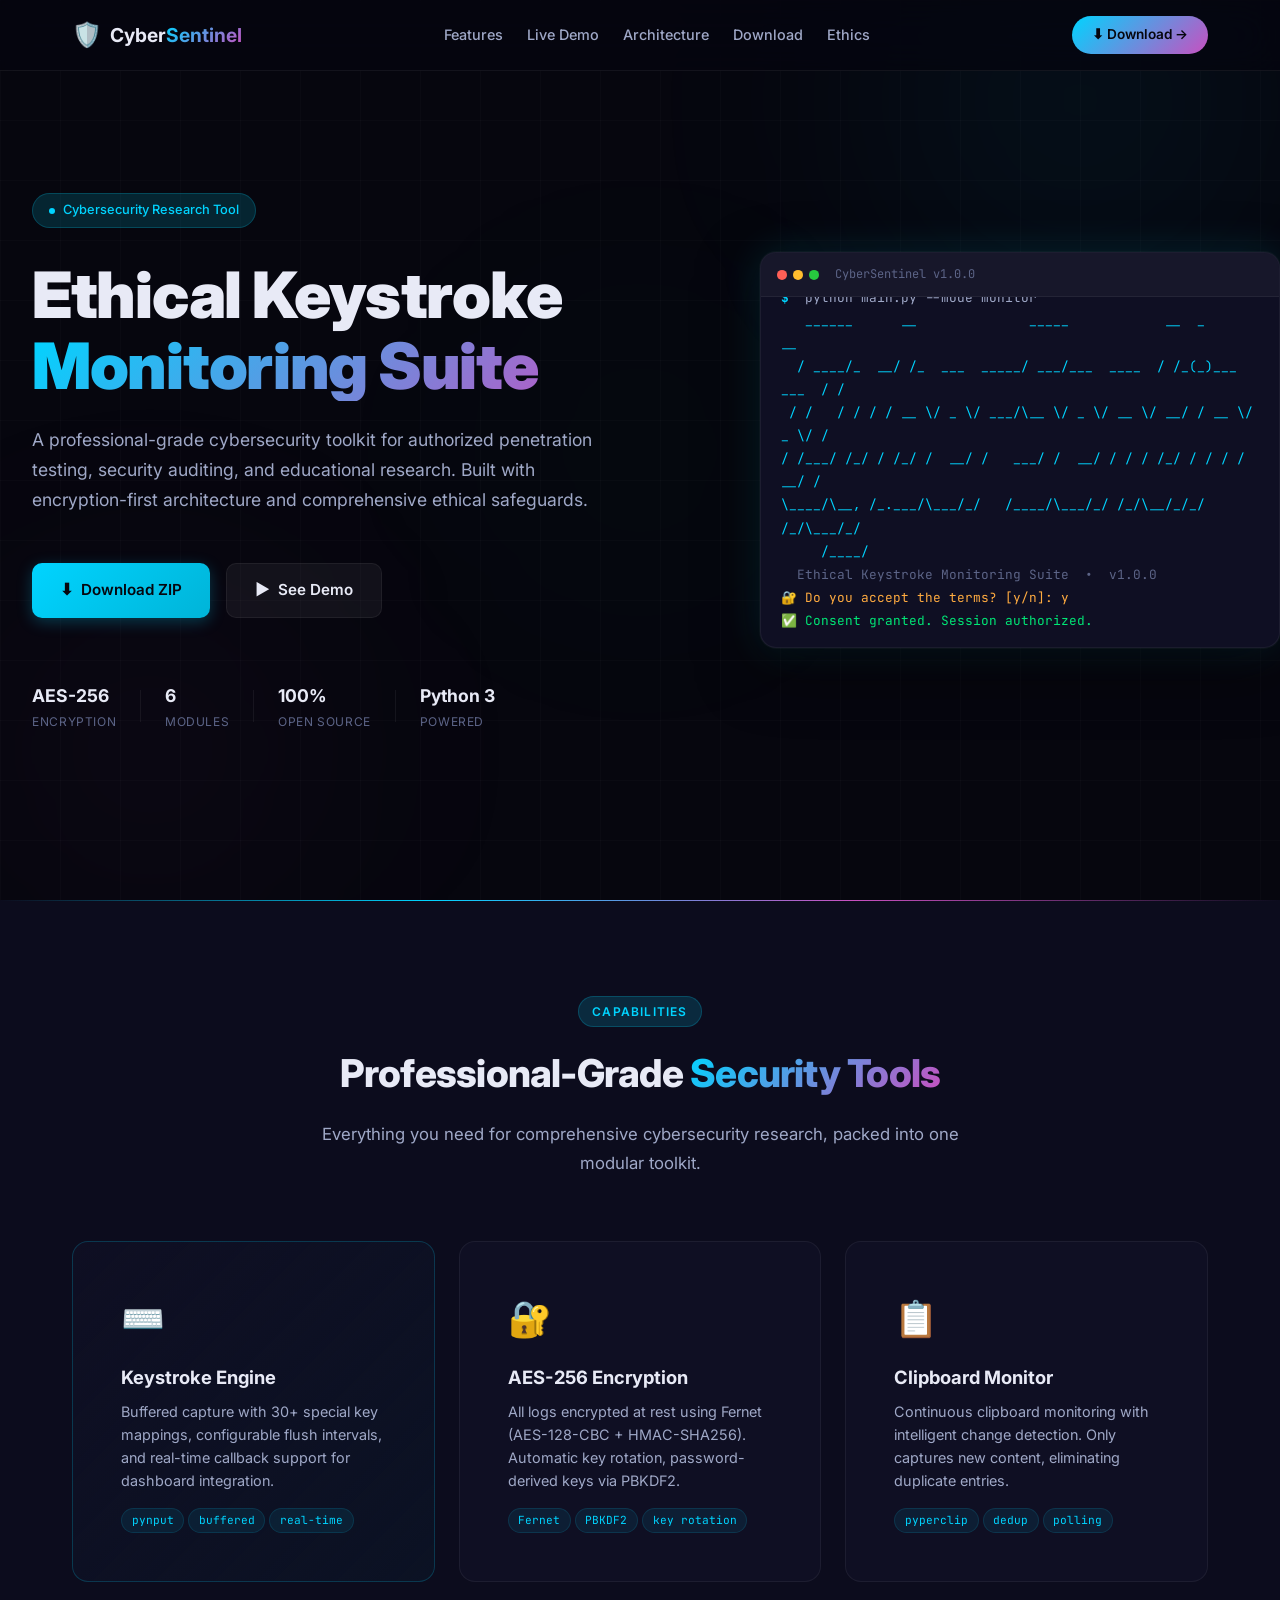
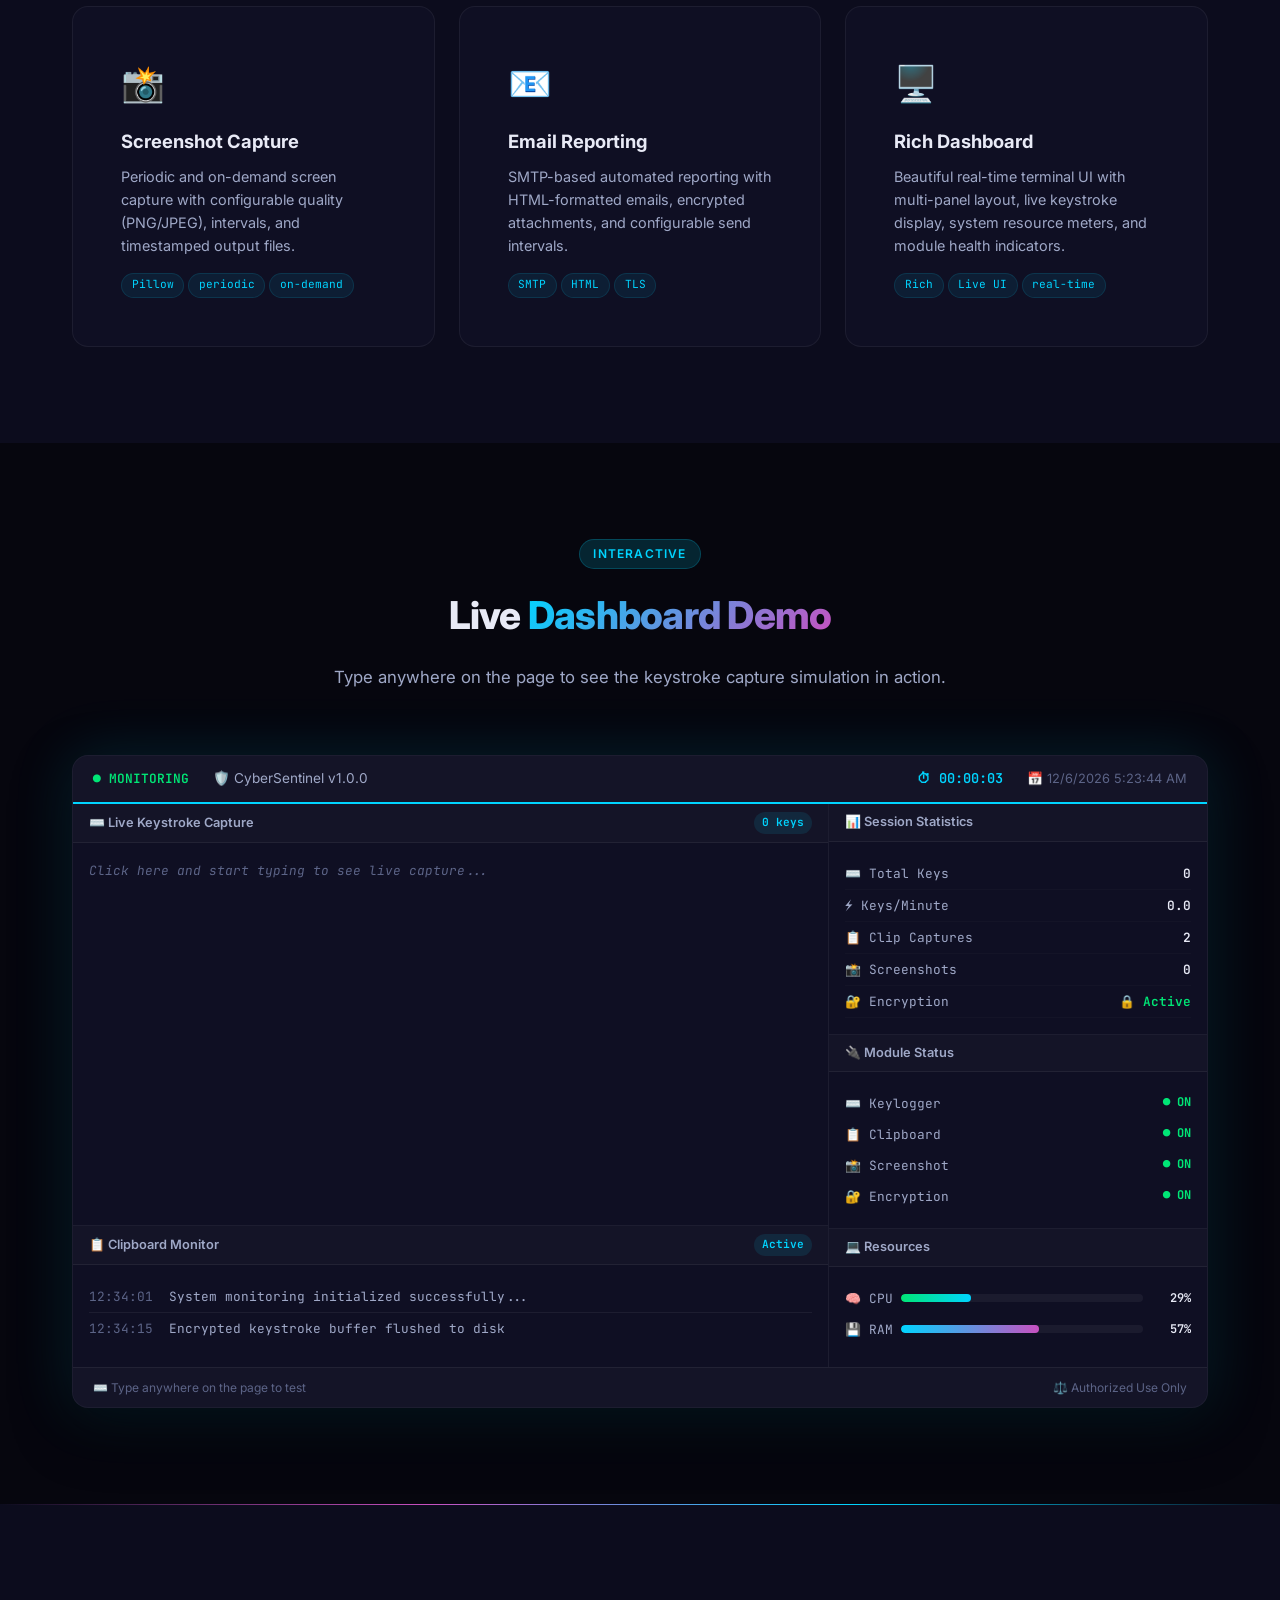
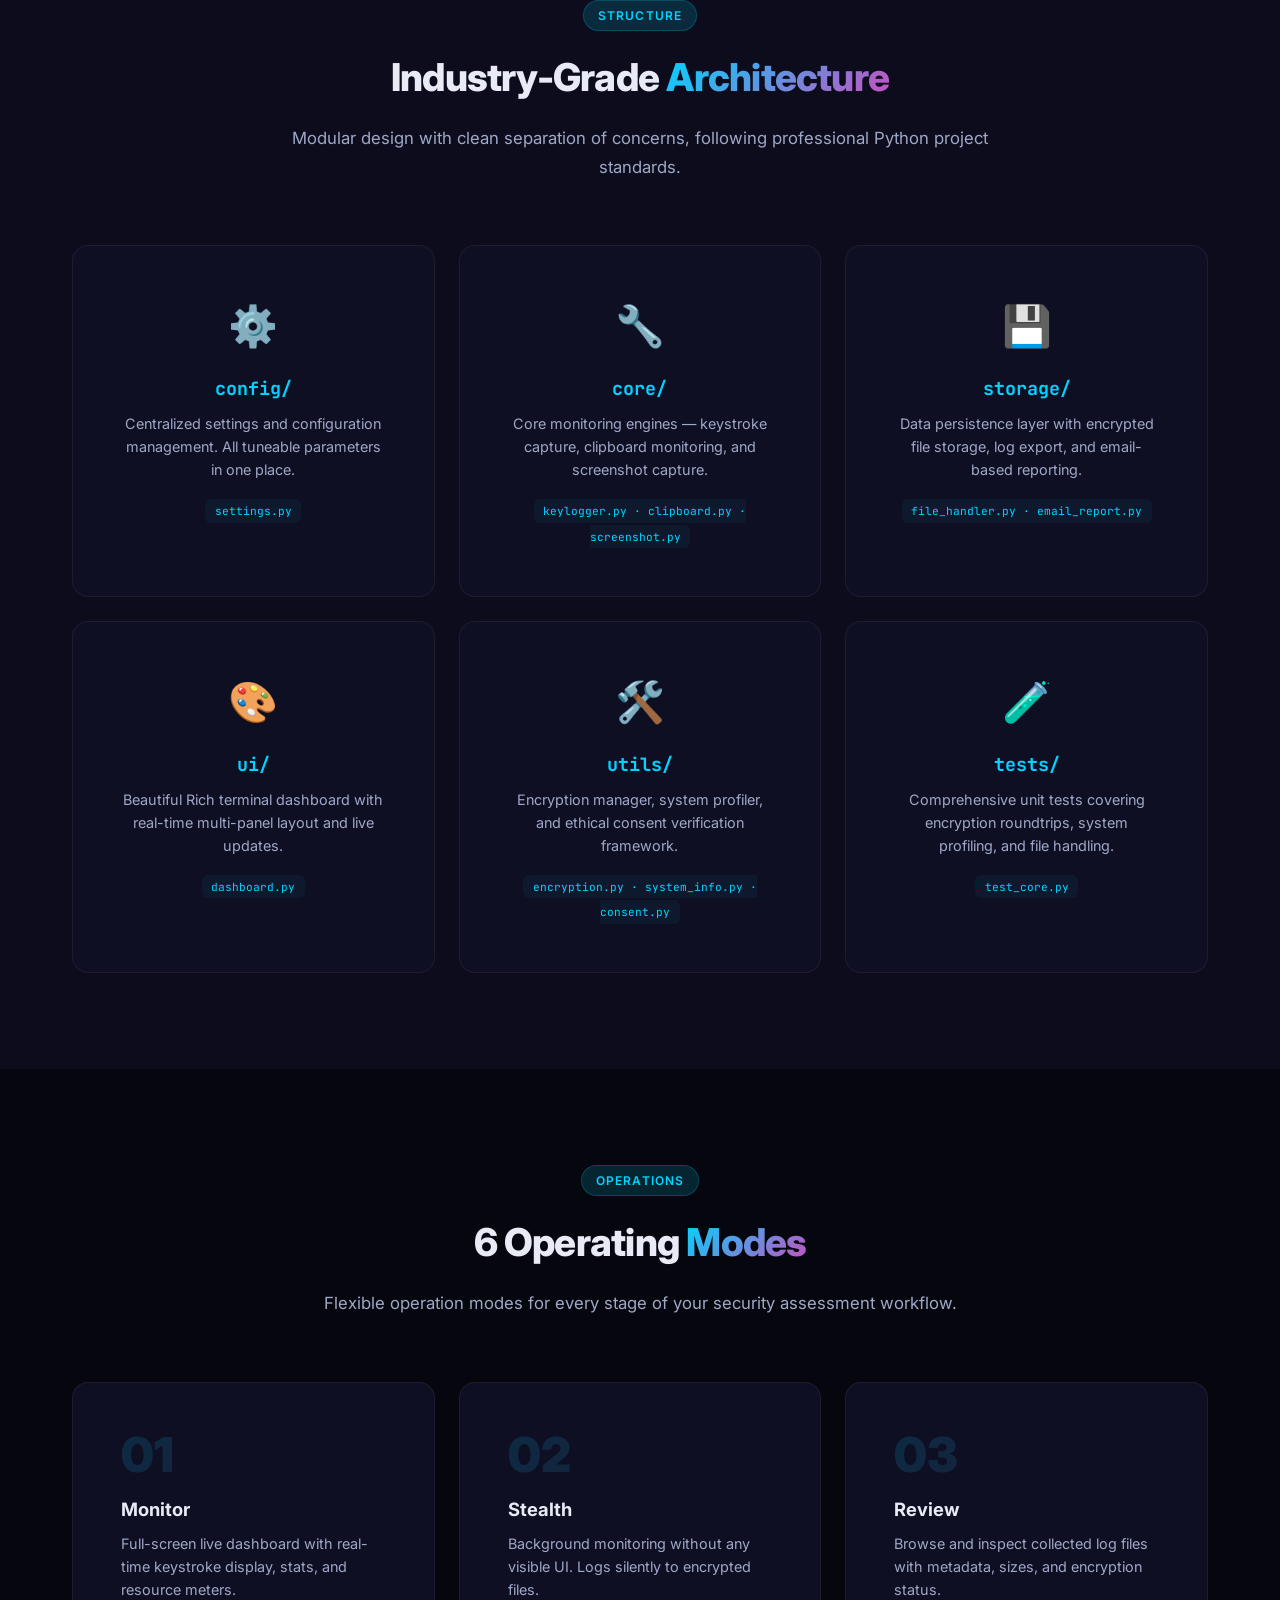
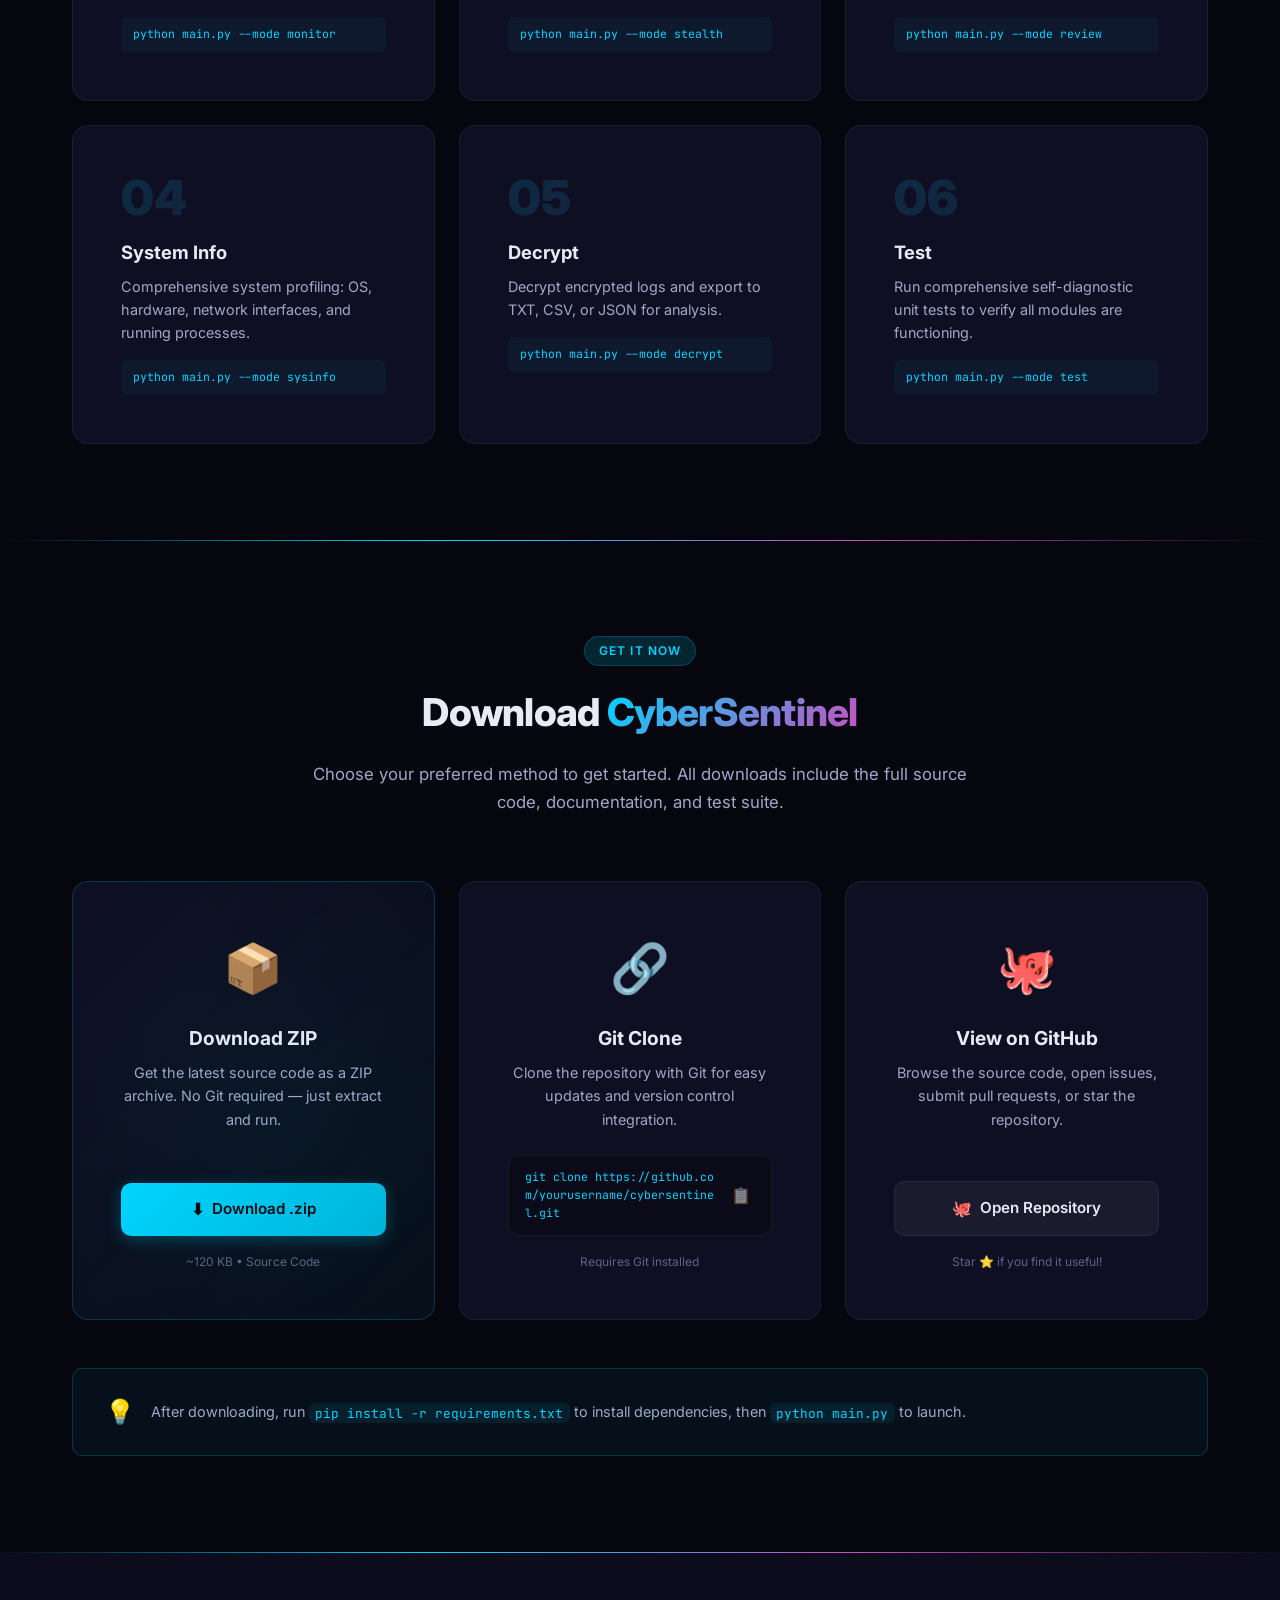
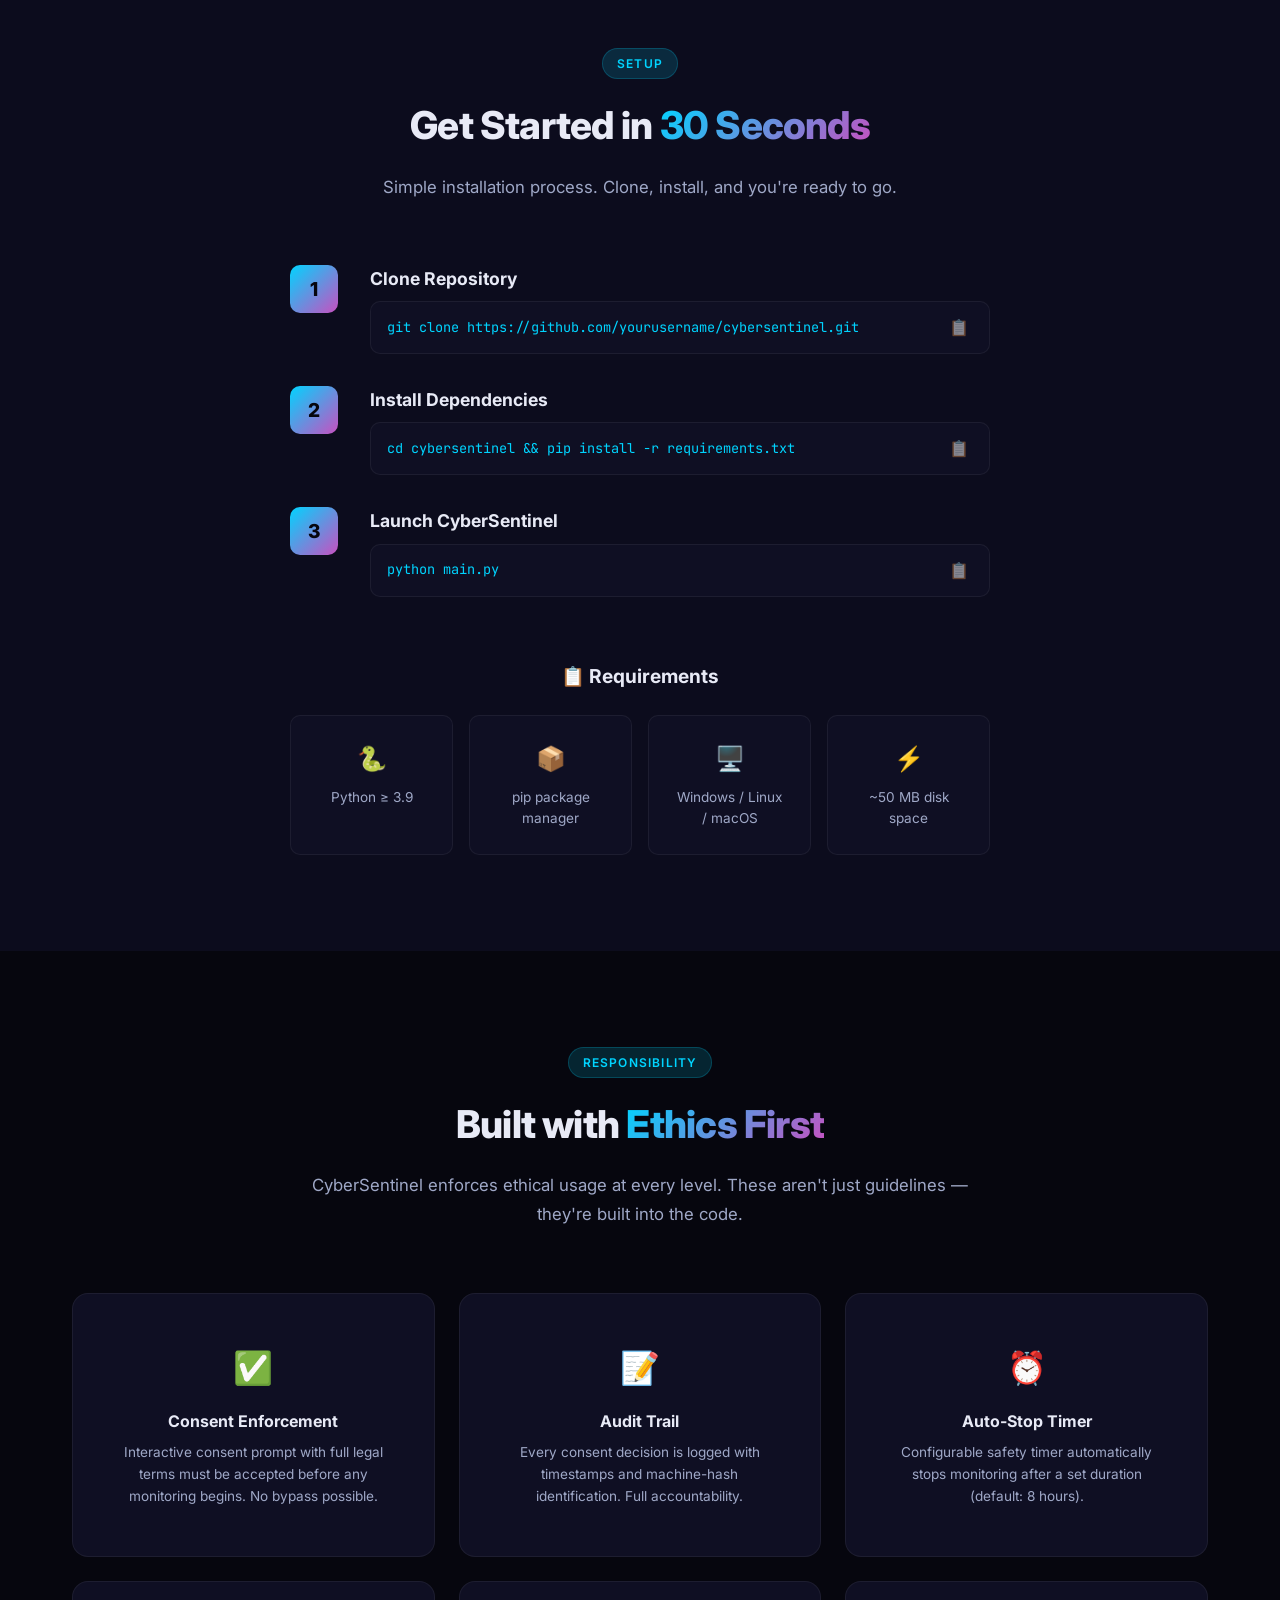
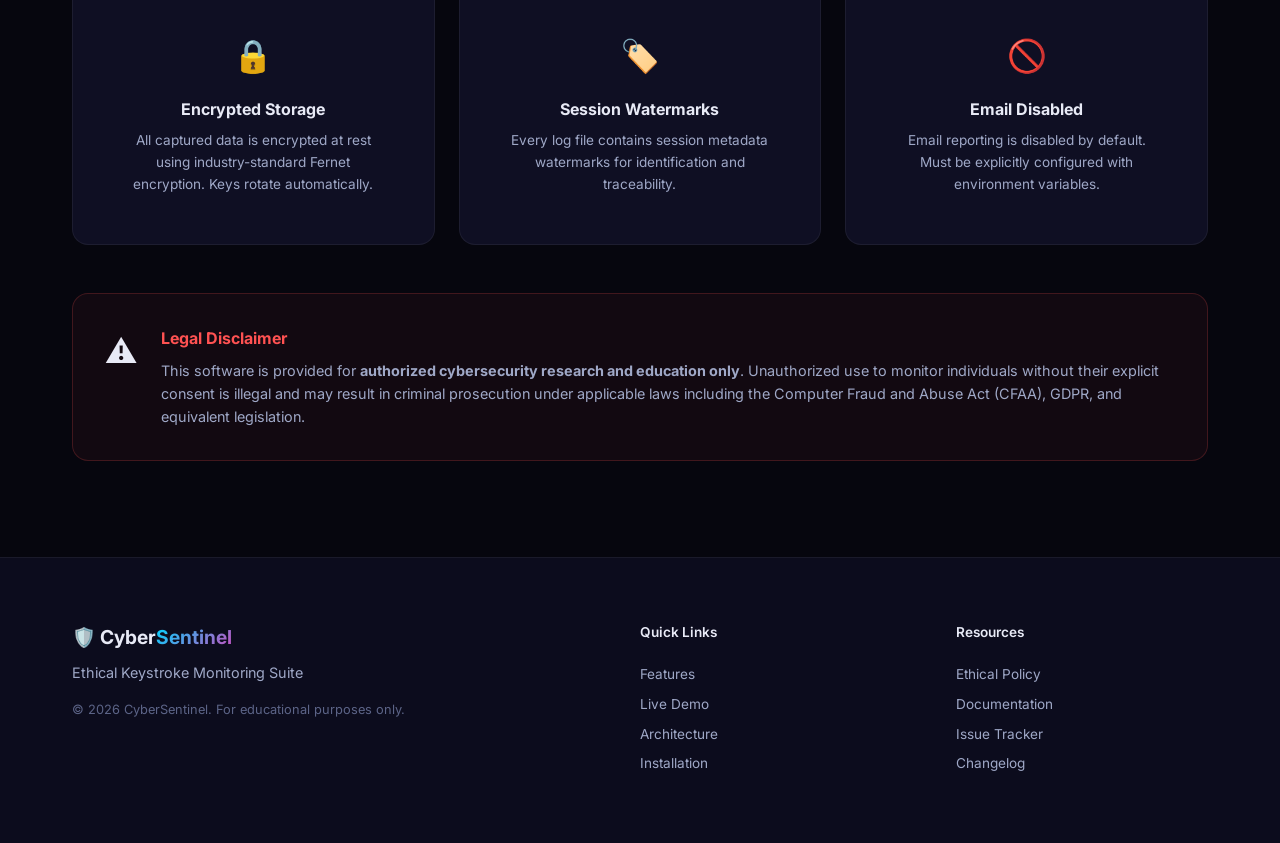
==== docs/index.html @ 74777506 "feat: adding an feature of the keystroke" ====
<!DOCTYPE html>
<html lang="en">
<head>
    <meta charset="UTF-8">
    <meta name="viewport" content="width=device-width, initial-scale=1.0">
    <meta name="description" content="CyberSentinel - A professional-grade ethical keystroke monitoring suite for cybersecurity research, penetration testing, and education.">
    <meta name="keywords" content="cybersecurity, keylogger, ethical hacking, penetration testing, security research, monitoring">
    <meta name="author" content="CyberSecurity Research Team">
    <title>CyberSentinel — Ethical Keystroke Monitoring Suite</title>
    <link rel="preconnect" href="https://fonts.googleapis.com">
    <link rel="preconnect" href="https://fonts.gstatic.com" crossorigin>
    <link href="https://fonts.googleapis.com/css2?family=JetBrains+Mono:wght@300;400;500;700&family=Inter:wght@300;400;500;600;700;800;900&display=swap" rel="stylesheet">
    <link rel="stylesheet" href="css/style.css">
    <link rel="icon" href="data:image/svg+xml,<svg xmlns=%22http://www.w3.org/2000/svg%22 viewBox=%220 0 100 100%22><text y=%22.9em%22 font-size=%2290%22>🛡️</text></svg>">
</head>
<body>
    <!-- ═══════════════════════════════════════════ -->
    <!--  ANIMATED BACKGROUND                       -->
    <!-- ═══════════════════════════════════════════ -->
    <div class="bg-grid"></div>
    <div class="bg-glow bg-glow--1"></div>
    <div class="bg-glow bg-glow--2"></div>
    <div class="bg-glow bg-glow--3"></div>

    <!-- ═══════════════════════════════════════════ -->
    <!--  NAVIGATION                                -->
    <!-- ═══════════════════════════════════════════ -->
    <nav class="nav" id="nav">
        <div class="nav__container">
            <a href="#hero" class="nav__logo">
                <span class="nav__logo-icon">🛡️</span>
                <span class="nav__logo-text">Cyber<span class="text-accent">Sentinel</span></span>
            </a>
            <ul class="nav__links">
                <li><a href="#features" class="nav__link">Features</a></li>
                <li><a href="#demo" class="nav__link">Live Demo</a></li>
                <li><a href="#architecture" class="nav__link">Architecture</a></li>
                <li><a href="#download" class="nav__link">Download</a></li>
                <li><a href="#ethical" class="nav__link">Ethics</a></li>
            </ul>
            <a href="#download" class="nav__cta" id="navDownloadBtn">⬇ Download →</a>
            <button class="nav__hamburger" id="hamburger" aria-label="Toggle menu">
                <span></span><span></span><span></span>
            </button>
        </div>
    </nav>

    <!-- ═══════════════════════════════════════════ -->
    <!--  MOBILE MENU                               -->
    <!-- ═══════════════════════════════════════════ -->
    <div class="mobile-menu" id="mobileMenu">
        <ul class="mobile-menu__links">
            <li><a href="#features">Features</a></li>
            <li><a href="#demo">Live Demo</a></li>
            <li><a href="#architecture">Architecture</a></li>
            <li><a href="#download">Download</a></li>
            <li><a href="#ethical">Ethics</a></li>
        </ul>
    </div>

    <!-- ═══════════════════════════════════════════ -->
    <!--  HERO SECTION                              -->
    <!-- ═══════════════════════════════════════════ -->
    <section class="hero" id="hero">
        <div class="hero__content">
            <div class="hero__badge">
                <span class="hero__badge-dot"></span>
                Cybersecurity Research Tool
            </div>
            <h1 class="hero__title">
                <span class="hero__title-line">Ethical Keystroke</span>
                <span class="hero__title-line hero__title-line--accent">Monitoring Suite</span>
            </h1>
            <p class="hero__subtitle">
                A professional-grade cybersecurity toolkit for authorized penetration testing,
                security auditing, and educational research. Built with encryption-first architecture
                and comprehensive ethical safeguards.
            </p>
            <div class="hero__actions">
                <a href="#download" class="btn btn--primary" id="heroDownloadBtn">
                    <span class="btn__icon">⬇</span>
                    Download ZIP
                </a>
                <a href="#demo" class="btn btn--secondary">
                    <span class="btn__icon">▶</span>
                    See Demo
                </a>
            </div>
            <div class="hero__stats">
                <div class="hero__stat">
                    <span class="hero__stat-value">AES-256</span>
                    <span class="hero__stat-label">Encryption</span>
                </div>
                <div class="hero__stat-divider"></div>
                <div class="hero__stat">
                    <span class="hero__stat-value">6</span>
                    <span class="hero__stat-label">Modules</span>
                </div>
                <div class="hero__stat-divider"></div>
                <div class="hero__stat">
                    <span class="hero__stat-value">100%</span>
                    <span class="hero__stat-label">Open Source</span>
                </div>
                <div class="hero__stat-divider"></div>
                <div class="hero__stat">
                    <span class="hero__stat-value">Python 3</span>
                    <span class="hero__stat-label">Powered</span>
                </div>
            </div>
        </div>
        <div class="hero__terminal" id="heroTerminal">
            <div class="terminal">
                <div class="terminal__header">
                    <div class="terminal__dots">
                        <span class="terminal__dot terminal__dot--red"></span>
                        <span class="terminal__dot terminal__dot--yellow"></span>
                        <span class="terminal__dot terminal__dot--green"></span>
                    </div>
                    <span class="terminal__title">CyberSentinel v1.0.0</span>
                </div>
                <div class="terminal__body" id="terminalBody">
                    <div class="terminal__line"><span class="terminal__prompt">$</span> python main.py --mode monitor</div>
                </div>
            </div>
        </div>
    </section>

    <!-- ═══════════════════════════════════════════ -->
    <!--  FEATURES SECTION                          -->
    <!-- ═══════════════════════════════════════════ -->
    <section class="features" id="features">
        <div class="container">
            <div class="section-header">
                <span class="section-tag">Capabilities</span>
                <h2 class="section-title">Professional-Grade <span class="text-accent">Security Tools</span></h2>
                <p class="section-desc">Everything you need for comprehensive cybersecurity research, packed into one modular toolkit.</p>
            </div>
            <div class="features__grid">
                <div class="feature-card feature-card--highlight" data-aos="fade-up">
                    <div class="feature-card__icon">⌨️</div>
                    <h3 class="feature-card__title">Keystroke Engine</h3>
                    <p class="feature-card__desc">Buffered capture with 30+ special key mappings, configurable flush intervals, and real-time callback support for dashboard integration.</p>
                    <div class="feature-card__tags">
                        <span class="tag">pynput</span>
                        <span class="tag">buffered</span>
                        <span class="tag">real-time</span>
                    </div>
                </div>
                <div class="feature-card" data-aos="fade-up" data-aos-delay="100">
                    <div class="feature-card__icon">🔐</div>
                    <h3 class="feature-card__title">AES-256 Encryption</h3>
                    <p class="feature-card__desc">All logs encrypted at rest using Fernet (AES-128-CBC + HMAC-SHA256). Automatic key rotation, password-derived keys via PBKDF2.</p>
                    <div class="feature-card__tags">
                        <span class="tag">Fernet</span>
                        <span class="tag">PBKDF2</span>
                        <span class="tag">key rotation</span>
                    </div>
                </div>
                <div class="feature-card" data-aos="fade-up" data-aos-delay="200">
                    <div class="feature-card__icon">📋</div>
                    <h3 class="feature-card__title">Clipboard Monitor</h3>
                    <p class="feature-card__desc">Continuous clipboard monitoring with intelligent change detection. Only captures new content, eliminating duplicate entries.</p>
                    <div class="feature-card__tags">
                        <span class="tag">pyperclip</span>
                        <span class="tag">dedup</span>
                        <span class="tag">polling</span>
                    </div>
                </div>
                <div class="feature-card" data-aos="fade-up" data-aos-delay="300">
                    <div class="feature-card__icon">📸</div>
                    <h3 class="feature-card__title">Screenshot Capture</h3>
                    <p class="feature-card__desc">Periodic and on-demand screen capture with configurable quality (PNG/JPEG), intervals, and timestamped output files.</p>
                    <div class="feature-card__tags">
                        <span class="tag">Pillow</span>
                        <span class="tag">periodic</span>
                        <span class="tag">on-demand</span>
                    </div>
                </div>
                <div class="feature-card" data-aos="fade-up" data-aos-delay="400">
                    <div class="feature-card__icon">📧</div>
                    <h3 class="feature-card__title">Email Reporting</h3>
                    <p class="feature-card__desc">SMTP-based automated reporting with HTML-formatted emails, encrypted attachments, and configurable send intervals.</p>
                    <div class="feature-card__tags">
                        <span class="tag">SMTP</span>
                        <span class="tag">HTML</span>
                        <span class="tag">TLS</span>
                    </div>
                </div>
                <div class="feature-card" data-aos="fade-up" data-aos-delay="500">
                    <div class="feature-card__icon">🖥️</div>
                    <h3 class="feature-card__title">Rich Dashboard</h3>
                    <p class="feature-card__desc">Beautiful real-time terminal UI with multi-panel layout, live keystroke display, system resource meters, and module health indicators.</p>
                    <div class="feature-card__tags">
                        <span class="tag">Rich</span>
                        <span class="tag">Live UI</span>
                        <span class="tag">real-time</span>
                    </div>
                </div>
            </div>
        </div>
    </section>

    <!-- ═══════════════════════════════════════════ -->
    <!--  LIVE DEMO SECTION                         -->
    <!-- ═══════════════════════════════════════════ -->
    <section class="demo" id="demo">
        <div class="container">
            <div class="section-header">
                <span class="section-tag">Interactive</span>
                <h2 class="section-title">Live <span class="text-accent">Dashboard Demo</span></h2>
                <p class="section-desc">Type anywhere on the page to see the keystroke capture simulation in action.</p>
            </div>
            <div class="demo__dashboard">
                <!-- Header Bar -->
                <div class="demo__header">
                    <div class="demo__header-left">
                        <span class="demo__status demo__status--active">● MONITORING</span>
                        <span class="demo__session">🛡️ CyberSentinel v1.0.0</span>
                    </div>
                    <div class="demo__header-right">
                        <span class="demo__timer" id="demoTimer">⏱ 00:00:00</span>
                        <span class="demo__date" id="demoDate"></span>
                    </div>
                </div>

                <div class="demo__body">
                    <!-- Left Column -->
                    <div class="demo__left">
                        <!-- Keystroke Panel -->
                        <div class="demo__panel demo__panel--keystrokes">
                            <div class="demo__panel-header">
                                <span>⌨️ Live Keystroke Capture</span>
                                <span class="demo__panel-badge" id="keyCount">0 keys</span>
                            </div>
                            <div class="demo__panel-body" id="keystrokePanel">
                                <span class="demo__placeholder">Click here and start typing to see live capture...</span>
                            </div>
                        </div>
                        <!-- Clipboard Panel -->
                        <div class="demo__panel demo__panel--clipboard">
                            <div class="demo__panel-header">
                                <span>📋 Clipboard Monitor</span>
                                <span class="demo__panel-badge">Active</span>
                            </div>
                            <div class="demo__panel-body">
                                <div class="demo__clip-entry">
                                    <span class="demo__clip-time">12:34:01</span>
                                    <span class="demo__clip-text">System monitoring initialized successfully...</span>
                                </div>
                                <div class="demo__clip-entry">
                                    <span class="demo__clip-time">12:34:15</span>
                                    <span class="demo__clip-text">Encrypted keystroke buffer flushed to disk</span>
                                </div>
                            </div>
                        </div>
                    </div>

                    <!-- Right Column -->
                    <div class="demo__right">
                        <!-- Stats Panel -->
                        <div class="demo__panel demo__panel--stats">
                            <div class="demo__panel-header">
                                <span>📊 Session Statistics</span>
                            </div>
                            <div class="demo__panel-body">
                                <div class="demo__stat-row">
                                    <span>⌨️ Total Keys</span>
                                    <span class="demo__stat-val" id="statTotalKeys">0</span>
                                </div>
                                <div class="demo__stat-row">
                                    <span>⚡ Keys/Minute</span>
                                    <span class="demo__stat-val" id="statKPM">0.0</span>
                                </div>
                                <div class="demo__stat-row">
                                    <span>📋 Clip Captures</span>
                                    <span class="demo__stat-val">2</span>
                                </div>
                                <div class="demo__stat-row">
                                    <span>📸 Screenshots</span>
                                    <span class="demo__stat-val">0</span>
                                </div>
                                <div class="demo__stat-row">
                                    <span>🔐 Encryption</span>
                                    <span class="demo__stat-val demo__stat-val--active">🔒 Active</span>
                                </div>
                            </div>
                        </div>
                        <!-- Module Status -->
                        <div class="demo__panel demo__panel--modules">
                            <div class="demo__panel-header">
                                <span>🔌 Module Status</span>
                            </div>
                            <div class="demo__panel-body">
                                <div class="demo__module-row">
                                    <span>⌨️ Keylogger</span>
                                    <span class="demo__module-status demo__module-status--on">● ON</span>
                                </div>
                                <div class="demo__module-row">
                                    <span>📋 Clipboard</span>
                                    <span class="demo__module-status demo__module-status--on">● ON</span>
                                </div>
                                <div class="demo__module-row">
                                    <span>📸 Screenshot</span>
                                    <span class="demo__module-status demo__module-status--on">● ON</span>
                                </div>
                                <div class="demo__module-row">
                                    <span>🔐 Encryption</span>
                                    <span class="demo__module-status demo__module-status--on">● ON</span>
                                </div>
                            </div>
                        </div>
                        <!-- System Resources -->
                        <div class="demo__panel demo__panel--system">
                            <div class="demo__panel-header">
                                <span>💻 Resources</span>
                            </div>
                            <div class="demo__panel-body">
                                <div class="demo__resource-row">
                                    <span>🧠 CPU</span>
                                    <div class="demo__resource-bar">
                                        <div class="demo__resource-fill" id="cpuBar" style="width: 23%"></div>
                                    </div>
                                    <span class="demo__resource-val" id="cpuVal">23%</span>
                                </div>
                                <div class="demo__resource-row">
                                    <span>💾 RAM</span>
                                    <div class="demo__resource-bar">
                                        <div class="demo__resource-fill demo__resource-fill--ram" id="ramBar" style="width: 58%"></div>
                                    </div>
                                    <span class="demo__resource-val" id="ramVal">58%</span>
                                </div>
                            </div>
                        </div>
                    </div>
                </div>

                <!-- Footer -->
                <div class="demo__footer">
                    <span>⌨️ Type anywhere on the page to test</span>
                    <span>⚖️ Authorized Use Only</span>
                </div>
            </div>
        </div>
    </section>

    <!-- ═══════════════════════════════════════════ -->
    <!--  ARCHITECTURE SECTION                      -->
    <!-- ═══════════════════════════════════════════ -->
    <section class="architecture" id="architecture">
        <div class="container">
            <div class="section-header">
                <span class="section-tag">Structure</span>
                <h2 class="section-title">Industry-Grade <span class="text-accent">Architecture</span></h2>
                <p class="section-desc">Modular design with clean separation of concerns, following professional Python project standards.</p>
            </div>
            <div class="arch__grid">
                <div class="arch__card">
                    <div class="arch__card-icon">⚙️</div>
                    <h3>config/</h3>
                    <p>Centralized settings and configuration management. All tuneable parameters in one place.</p>
                    <code>settings.py</code>
                </div>
                <div class="arch__card">
                    <div class="arch__card-icon">🔧</div>
                    <h3>core/</h3>
                    <p>Core monitoring engines — keystroke capture, clipboard monitoring, and screenshot capture.</p>
                    <code>keylogger.py · clipboard.py · screenshot.py</code>
                </div>
                <div class="arch__card">
                    <div class="arch__card-icon">💾</div>
                    <h3>storage/</h3>
                    <p>Data persistence layer with encrypted file storage, log export, and email-based reporting.</p>
                    <code>file_handler.py · email_report.py</code>
                </div>
                <div class="arch__card">
                    <div class="arch__card-icon">🎨</div>
                    <h3>ui/</h3>
                    <p>Beautiful Rich terminal dashboard with real-time multi-panel layout and live updates.</p>
                    <code>dashboard.py</code>
                </div>
                <div class="arch__card">
                    <div class="arch__card-icon">🛠️</div>
                    <h3>utils/</h3>
                    <p>Encryption manager, system profiler, and ethical consent verification framework.</p>
                    <code>encryption.py · system_info.py · consent.py</code>
                </div>
                <div class="arch__card">
                    <div class="arch__card-icon">🧪</div>
                    <h3>tests/</h3>
                    <p>Comprehensive unit tests covering encryption roundtrips, system profiling, and file handling.</p>
                    <code>test_core.py</code>
                </div>
            </div>
        </div>
    </section>

    <!-- ═══════════════════════════════════════════ -->
    <!--  MODES SECTION                             -->
    <!-- ═══════════════════════════════════════════ -->
    <section class="modes" id="modes">
        <div class="container">
            <div class="section-header">
                <span class="section-tag">Operations</span>
                <h2 class="section-title">6 Operating <span class="text-accent">Modes</span></h2>
                <p class="section-desc">Flexible operation modes for every stage of your security assessment workflow.</p>
            </div>
            <div class="modes__grid">
                <div class="mode-card">
                    <div class="mode-card__num">01</div>
                    <h3>Monitor</h3>
                    <p>Full-screen live dashboard with real-time keystroke display, stats, and resource meters.</p>
                    <code>python main.py --mode monitor</code>
                </div>
                <div class="mode-card">
                    <div class="mode-card__num">02</div>
                    <h3>Stealth</h3>
                    <p>Background monitoring without any visible UI. Logs silently to encrypted files.</p>
                    <code>python main.py --mode stealth</code>
                </div>
                <div class="mode-card">
                    <div class="mode-card__num">03</div>
                    <h3>Review</h3>
                    <p>Browse and inspect collected log files with metadata, sizes, and encryption status.</p>
                    <code>python main.py --mode review</code>
                </div>
                <div class="mode-card">
                    <div class="mode-card__num">04</div>
                    <h3>System Info</h3>
                    <p>Comprehensive system profiling: OS, hardware, network interfaces, and running processes.</p>
                    <code>python main.py --mode sysinfo</code>
                </div>
                <div class="mode-card">
                    <div class="mode-card__num">05</div>
                    <h3>Decrypt</h3>
                    <p>Decrypt encrypted logs and export to TXT, CSV, or JSON for analysis.</p>
                    <code>python main.py --mode decrypt</code>
                </div>
                <div class="mode-card">
                    <div class="mode-card__num">06</div>
                    <h3>Test</h3>
                    <p>Run comprehensive self-diagnostic unit tests to verify all modules are functioning.</p>
                    <code>python main.py --mode test</code>
                </div>
            </div>
        </div>
    </section>

    <!-- ═══════════════════════════════════════════ -->
    <!--  DOWNLOAD SECTION                          -->
    <!-- ═══════════════════════════════════════════ -->
    <section class="download" id="download">
        <div class="container">
            <div class="section-header">
                <span class="section-tag">Get It Now</span>
                <h2 class="section-title">Download <span class="text-accent">CyberSentinel</span></h2>
                <p class="section-desc">Choose your preferred method to get started. All downloads include the full source code, documentation, and test suite.</p>
            </div>
            <div class="download__grid">
                <!-- ZIP Download -->
                <div class="download__card download__card--primary">
                    <div class="download__card-glow"></div>
                    <div class="download__card-icon">📦</div>
                    <h3>Download ZIP</h3>
                    <p>Get the latest source code as a ZIP archive. No Git required — just extract and run.</p>
                    <a href="#" class="btn btn--primary download__btn" id="downloadZipBtn">
                        <span class="btn__icon">⬇</span>
                        Download .zip
                    </a>
                    <span class="download__card-size">~120 KB • Source Code</span>
                </div>
                <!-- Git Clone -->
                <div class="download__card">
                    <div class="download__card-icon">🔗</div>
                    <h3>Git Clone</h3>
                    <p>Clone the repository with Git for easy updates and version control integration.</p>
                    <div class="download__code-block">
                        <code id="cloneCmd">git clone https://github.com/yourusername/cybersentinel.git</code>
                        <button class="install__copy-btn" onclick="copyCode(this)" aria-label="Copy command">📋</button>
                    </div>
                    <span class="download__card-size">Requires Git installed</span>
                </div>
                <!-- GitHub -->
                <div class="download__card">
                    <div class="download__card-icon">🐙</div>
                    <h3>View on GitHub</h3>
                    <p>Browse the source code, open issues, submit pull requests, or star the repository.</p>
                    <a href="#" class="btn btn--secondary download__btn" id="downloadGithubBtn">
                        <span class="btn__icon">🐙</span>
                        Open Repository
                    </a>
                    <span class="download__card-size">Star ⭐ if you find it useful!</span>
                </div>
            </div>
            <div class="download__note">
                <span>💡</span>
                <p>After downloading, run <code>pip install -r requirements.txt</code> to install dependencies, then <code>python main.py</code> to launch.</p>
            </div>
        </div>
    </section>

    <!-- ═══════════════════════════════════════════ -->
    <!--  INSTALL SECTION                           -->
    <!-- ═══════════════════════════════════════════ -->
    <section class="install" id="install">
        <div class="container">
            <div class="section-header">
                <span class="section-tag">Setup</span>
                <h2 class="section-title">Get Started in <span class="text-accent">30 Seconds</span></h2>
                <p class="section-desc">Simple installation process. Clone, install, and you're ready to go.</p>
            </div>
            <div class="install__steps">
                <div class="install__step">
                    <div class="install__step-num">1</div>
                    <div class="install__step-content">
                        <h3>Clone Repository</h3>
                        <div class="install__code-block">
                            <code>git clone https://github.com/yourusername/cybersentinel.git</code>
                            <button class="install__copy-btn" onclick="copyCode(this)" aria-label="Copy command">📋</button>
                        </div>
                    </div>
                </div>
                <div class="install__step">
                    <div class="install__step-num">2</div>
                    <div class="install__step-content">
                        <h3>Install Dependencies</h3>
                        <div class="install__code-block">
                            <code>cd cybersentinel && pip install -r requirements.txt</code>
                            <button class="install__copy-btn" onclick="copyCode(this)" aria-label="Copy command">📋</button>
                        </div>
                    </div>
                </div>
                <div class="install__step">
                    <div class="install__step-num">3</div>
                    <div class="install__step-content">
                        <h3>Launch CyberSentinel</h3>
                        <div class="install__code-block">
                            <code>python main.py</code>
                            <button class="install__copy-btn" onclick="copyCode(this)" aria-label="Copy command">📋</button>
                        </div>
                    </div>
                </div>
            </div>
            <div class="install__requirements">
                <h3>📋 Requirements</h3>
                <div class="install__req-grid">
                    <div class="install__req">
                        <span class="install__req-icon">🐍</span>
                        <span>Python ≥ 3.9</span>
                    </div>
                    <div class="install__req">
                        <span class="install__req-icon">📦</span>
                        <span>pip package manager</span>
                    </div>
                    <div class="install__req">
                        <span class="install__req-icon">🖥️</span>
                        <span>Windows / Linux / macOS</span>
                    </div>
                    <div class="install__req">
                        <span class="install__req-icon">⚡</span>
                        <span>~50 MB disk space</span>
                    </div>
                </div>
            </div>
        </div>
    </section>

    <!-- ═══════════════════════════════════════════ -->
    <!--  ETHICAL USE SECTION                       -->
    <!-- ═══════════════════════════════════════════ -->
    <section class="ethical" id="ethical">
        <div class="container">
            <div class="section-header">
                <span class="section-tag">Responsibility</span>
                <h2 class="section-title">Built with <span class="text-accent">Ethics First</span></h2>
                <p class="section-desc">CyberSentinel enforces ethical usage at every level. These aren't just guidelines — they're built into the code.</p>
            </div>
            <div class="ethical__grid">
                <div class="ethical__card">
                    <div class="ethical__card-icon">✅</div>
                    <h3>Consent Enforcement</h3>
                    <p>Interactive consent prompt with full legal terms must be accepted before any monitoring begins. No bypass possible.</p>
                </div>
                <div class="ethical__card">
                    <div class="ethical__card-icon">📝</div>
                    <h3>Audit Trail</h3>
                    <p>Every consent decision is logged with timestamps and machine-hash identification. Full accountability.</p>
                </div>
                <div class="ethical__card">
                    <div class="ethical__card-icon">⏰</div>
                    <h3>Auto-Stop Timer</h3>
                    <p>Configurable safety timer automatically stops monitoring after a set duration (default: 8 hours).</p>
                </div>
                <div class="ethical__card">
                    <div class="ethical__card-icon">🔒</div>
                    <h3>Encrypted Storage</h3>
                    <p>All captured data is encrypted at rest using industry-standard Fernet encryption. Keys rotate automatically.</p>
                </div>
                <div class="ethical__card">
                    <div class="ethical__card-icon">🏷️</div>
                    <h3>Session Watermarks</h3>
                    <p>Every log file contains session metadata watermarks for identification and traceability.</p>
                </div>
                <div class="ethical__card">
                    <div class="ethical__card-icon">🚫</div>
                    <h3>Email Disabled</h3>
                    <p>Email reporting is disabled by default. Must be explicitly configured with environment variables.</p>
                </div>
            </div>
            <div class="ethical__warning">
                <div class="ethical__warning-icon">⚠️</div>
                <div>
                    <h3>Legal Disclaimer</h3>
                    <p>This software is provided for <strong>authorized cybersecurity research and education only</strong>. Unauthorized use to monitor individuals without their explicit consent is illegal and may result in criminal prosecution under applicable laws including the Computer Fraud and Abuse Act (CFAA), GDPR, and equivalent legislation.</p>
                </div>
            </div>
        </div>
    </section>

    <!-- ═══════════════════════════════════════════ -->
    <!--  FOOTER                                    -->
    <!-- ═══════════════════════════════════════════ -->
    <footer class="footer">
        <div class="container">
            <div class="footer__content">
                <div class="footer__brand">
                    <span class="footer__logo">🛡️ Cyber<span class="text-accent">Sentinel</span></span>
                    <p>Ethical Keystroke Monitoring Suite</p>
                    <p class="footer__copy">© 2026 CyberSentinel. For educational purposes only.</p>
                </div>
                <div class="footer__links">
                    <h4>Quick Links</h4>
                    <a href="#features">Features</a>
                    <a href="#demo">Live Demo</a>
                    <a href="#architecture">Architecture</a>
                    <a href="#install">Installation</a>
                </div>
                <div class="footer__links">
                    <h4>Resources</h4>
                    <a href="#ethical">Ethical Policy</a>
                    <a href="#">Documentation</a>
                    <a href="#">Issue Tracker</a>
                    <a href="#">Changelog</a>
                </div>
            </div>
        </div>
    </footer>

    <script src="js/app.js"></script>
</body>
</html>
---- docs/css/style.css ----
/* ════════════════════════════════════════════════════
   CyberSentinel — Design System & Styles
   ════════════════════════════════════════════════════ */

/* ─── CSS Variables / Tokens ─── */
:root {
    /* Colors */
    --bg-primary: #06060e;
    --bg-secondary: #0c0c1d;
    --bg-card: #0f0f23;
    --bg-card-hover: #141432;
    --bg-panel: #0a0a1a;

    --accent: #00d4ff;
    --accent-glow: rgba(0, 212, 255, 0.15);
    --accent-dark: #0099bb;
    --secondary: #c850c0;
    --secondary-glow: rgba(200, 80, 192, 0.15);
    --tertiary: #00e676;
    --warning: #ffab40;
    --error: #ff5252;

    --text-primary: #e8eaf6;
    --text-secondary: #9fa8c7;
    --text-dim: #5c6487;

    --border: rgba(255, 255, 255, 0.06);
    --border-accent: rgba(0, 212, 255, 0.2);

    /* Typography */
    --font-sans: 'Inter', -apple-system, BlinkMacSystemFont, sans-serif;
    --font-mono: 'JetBrains Mono', 'Fira Code', monospace;

    /* Spacing */
    --space-xs: 0.25rem;
    --space-sm: 0.5rem;
    --space-md: 1rem;
    --space-lg: 1.5rem;
    --space-xl: 2rem;
    --space-2xl: 3rem;
    --space-3xl: 4rem;
    --space-4xl: 6rem;

    /* Radius */
    --radius-sm: 6px;
    --radius-md: 10px;
    --radius-lg: 16px;
    --radius-xl: 24px;
    --radius-full: 999px;

    /* Transitions */
    --transition-fast: 0.15s ease;
    --transition-normal: 0.3s ease;
    --transition-slow: 0.5s ease;

    /* Z-index */
    --z-bg: -1;
    --z-base: 1;
    --z-nav: 100;
    --z-overlay: 200;
}

/* ─── Reset & Base ─── */
*,
*::before,
*::after {
    margin: 0;
    padding: 0;
    box-sizing: border-box;
}

html {
    scroll-behavior: smooth;
    scroll-padding-top: 80px;
    font-size: 16px;
}

body {
    font-family: var(--font-sans);
    background: var(--bg-primary);
    color: var(--text-primary);
    line-height: 1.6;
    overflow-x: hidden;
    -webkit-font-smoothing: antialiased;
}

a {
    color: var(--accent);
    text-decoration: none;
    transition: color var(--transition-fast);
}

a:hover {
    color: var(--secondary);
}

img {
    max-width: 100%;
    display: block;
}

code {
    font-family: var(--font-mono);
    font-size: 0.85em;
    background: rgba(0, 212, 255, 0.08);
    color: var(--accent);
    padding: 0.15em 0.5em;
    border-radius: var(--radius-sm);
}

.container {
    width: 100%;
    max-width: 1200px;
    margin: 0 auto;
    padding: 0 var(--space-xl);
}

.text-accent {
    background: linear-gradient(135deg, var(--accent), var(--secondary));
    -webkit-background-clip: text;
    -webkit-text-fill-color: transparent;
    background-clip: text;
}

/* ─── Animated Background ─── */
.bg-grid {
    position: fixed;
    inset: 0;
    z-index: var(--z-bg);
    background-image:
        linear-gradient(rgba(255, 255, 255, 0.02) 1px, transparent 1px),
        linear-gradient(90deg, rgba(255, 255, 255, 0.02) 1px, transparent 1px);
    background-size: 60px 60px;
    pointer-events: none;
}

.bg-glow {
    position: fixed;
    border-radius: 50%;
    filter: blur(120px);
    z-index: var(--z-bg);
    pointer-events: none;
    animation: glow-float 12s ease-in-out infinite;
}

.bg-glow--1 {
    width: 600px;
    height: 600px;
    background: radial-gradient(circle, rgba(0, 212, 255, 0.08), transparent 70%);
    top: -200px;
    right: -100px;
    animation-delay: 0s;
}

.bg-glow--2 {
    width: 500px;
    height: 500px;
    background: radial-gradient(circle, rgba(200, 80, 192, 0.06), transparent 70%);
    bottom: -100px;
    left: -100px;
    animation-delay: -4s;
}

.bg-glow--3 {
    width: 400px;
    height: 400px;
    background: radial-gradient(circle, rgba(0, 230, 118, 0.04), transparent 70%);
    top: 50%;
    left: 50%;
    transform: translate(-50%, -50%);
    animation-delay: -8s;
}

@keyframes glow-float {
    0%, 100% { transform: translate(0, 0) scale(1); }
    33% { transform: translate(30px, -20px) scale(1.05); }
    66% { transform: translate(-20px, 15px) scale(0.95); }
}

/* ─── Navigation ─── */
.nav {
    position: fixed;
    top: 0;
    left: 0;
    right: 0;
    z-index: var(--z-nav);
    backdrop-filter: blur(20px) saturate(180%);
    -webkit-backdrop-filter: blur(20px) saturate(180%);
    background: rgba(6, 6, 14, 0.8);
    border-bottom: 1px solid var(--border);
    transition: all var(--transition-normal);
}

.nav.scrolled {
    background: rgba(6, 6, 14, 0.95);
    box-shadow: 0 4px 30px rgba(0, 0, 0, 0.3);
}

.nav__container {
    max-width: 1200px;
    margin: 0 auto;
    padding: 0 var(--space-xl);
    display: flex;
    align-items: center;
    justify-content: space-between;
    height: 70px;
}

.nav__logo {
    display: flex;
    align-items: center;
    gap: var(--space-sm);
    font-weight: 700;
    font-size: 1.2rem;
    color: var(--text-primary);
}

.nav__logo:hover {
    color: var(--text-primary);
}

.nav__logo-icon {
    font-size: 1.5rem;
}

.nav__links {
    display: flex;
    list-style: none;
    gap: var(--space-lg);
}

.nav__link {
    color: var(--text-secondary);
    font-size: 0.9rem;
    font-weight: 500;
    padding: var(--space-sm) 0;
    position: relative;
    transition: color var(--transition-fast);
}

.nav__link::after {
    content: '';
    position: absolute;
    bottom: 0;
    left: 0;
    width: 0;
    height: 2px;
    background: linear-gradient(90deg, var(--accent), var(--secondary));
    border-radius: 2px;
    transition: width var(--transition-normal);
}

.nav__link:hover {
    color: var(--text-primary);
}

.nav__link:hover::after {
    width: 100%;
}

.nav__cta {
    display: inline-flex;
    align-items: center;
    padding: 0.5rem 1.25rem;
    background: linear-gradient(135deg, var(--accent), var(--secondary));
    color: var(--bg-primary) !important;
    font-weight: 600;
    font-size: 0.85rem;
    border-radius: var(--radius-full);
    transition: all var(--transition-normal);
}

.nav__cta:hover {
    transform: translateY(-1px);
    box-shadow: 0 4px 20px rgba(0, 212, 255, 0.3);
    color: var(--bg-primary) !important;
}

.nav__hamburger {
    display: none;
    flex-direction: column;
    gap: 5px;
    background: none;
    border: none;
    cursor: pointer;
    padding: var(--space-sm);
}

.nav__hamburger span {
    width: 24px;
    height: 2px;
    background: var(--text-primary);
    border-radius: 2px;
    transition: all var(--transition-fast);
}

.nav__hamburger.active span:nth-child(1) { transform: rotate(45deg) translate(5px, 5px); }
.nav__hamburger.active span:nth-child(2) { opacity: 0; }
.nav__hamburger.active span:nth-child(3) { transform: rotate(-45deg) translate(5px, -5px); }

/* Mobile Menu */
.mobile-menu {
    display: none;
    position: fixed;
    top: 70px;
    left: 0;
    right: 0;
    background: rgba(6, 6, 14, 0.98);
    backdrop-filter: blur(20px);
    z-index: var(--z-nav);
    border-bottom: 1px solid var(--border);
    padding: var(--space-xl);
    transform: translateY(-100%);
    opacity: 0;
    transition: all var(--transition-normal);
}

.mobile-menu.open {
    transform: translateY(0);
    opacity: 1;
}

.mobile-menu__links {
    list-style: none;
    display: flex;
    flex-direction: column;
    gap: var(--space-md);
}

.mobile-menu__links a {
    display: block;
    color: var(--text-secondary);
    font-size: 1.1rem;
    padding: var(--space-sm) 0;
    border-bottom: 1px solid var(--border);
}

/* ─── Hero Section ─── */
.hero {
    min-height: 100vh;
    display: flex;
    align-items: center;
    padding: 120px var(--space-xl) var(--space-4xl);
    position: relative;
}

.hero__content {
    max-width: 600px;
    position: relative;
    z-index: var(--z-base);
}

.hero__badge {
    display: inline-flex;
    align-items: center;
    gap: var(--space-sm);
    padding: 0.4rem 1rem;
    background: var(--accent-glow);
    border: 1px solid var(--border-accent);
    border-radius: var(--radius-full);
    font-size: 0.8rem;
    font-weight: 500;
    color: var(--accent);
    margin-bottom: var(--space-xl);
    animation: fadeInUp 0.8s ease;
}

.hero__badge-dot {
    width: 6px;
    height: 6px;
    background: var(--accent);
    border-radius: 50%;
    animation: pulse-dot 2s ease-in-out infinite;
}

@keyframes pulse-dot {
    0%, 100% { opacity: 1; transform: scale(1); }
    50% { opacity: 0.5; transform: scale(0.8); }
}

.hero__title {
    font-size: clamp(2.5rem, 5vw, 4rem);
    font-weight: 900;
    line-height: 1.1;
    letter-spacing: -0.02em;
    margin-bottom: var(--space-lg);
    animation: fadeInUp 0.8s ease 0.1s both;
}

.hero__title-line {
    display: block;
}

.hero__title-line--accent {
    background: linear-gradient(135deg, var(--accent), var(--secondary));
    -webkit-background-clip: text;
    -webkit-text-fill-color: transparent;
    background-clip: text;
}

.hero__subtitle {
    font-size: 1.1rem;
    color: var(--text-secondary);
    line-height: 1.7;
    margin-bottom: var(--space-2xl);
    animation: fadeInUp 0.8s ease 0.2s both;
}

.hero__actions {
    display: flex;
    gap: var(--space-md);
    margin-bottom: var(--space-3xl);
    animation: fadeInUp 0.8s ease 0.3s both;
}

.hero__stats {
    display: flex;
    align-items: center;
    gap: var(--space-lg);
    animation: fadeInUp 0.8s ease 0.4s both;
}

.hero__stat {
    display: flex;
    flex-direction: column;
    gap: 2px;
}

.hero__stat-value {
    font-size: 1.1rem;
    font-weight: 700;
    color: var(--text-primary);
}

.hero__stat-label {
    font-size: 0.75rem;
    color: var(--text-dim);
    text-transform: uppercase;
    letter-spacing: 0.05em;
}

.hero__stat-divider {
    width: 1px;
    height: 32px;
    background: var(--border);
}

/* Terminal in Hero */
.hero__terminal {
    position: absolute;
    right: 0;
    top: 50%;
    transform: translateY(-50%);
    width: 520px;
    animation: fadeInRight 1s ease 0.5s both;
}

.terminal {
    background: var(--bg-card);
    border: 1px solid var(--border);
    border-radius: var(--radius-lg);
    overflow: hidden;
    box-shadow:
        0 0 0 1px rgba(255,255,255,0.03),
        0 20px 60px rgba(0,0,0,0.5),
        0 0 40px var(--accent-glow);
}

.terminal__header {
    display: flex;
    align-items: center;
    gap: var(--space-md);
    padding: 12px 16px;
    background: rgba(255, 255, 255, 0.03);
    border-bottom: 1px solid var(--border);
}

.terminal__dots {
    display: flex;
    gap: 6px;
}

.terminal__dot {
    width: 10px;
    height: 10px;
    border-radius: 50%;
}

.terminal__dot--red { background: #ff5f56; }
.terminal__dot--yellow { background: #ffbd2e; }
.terminal__dot--green { background: #27c93f; }

.terminal__title {
    font-family: var(--font-mono);
    font-size: 0.75rem;
    color: var(--text-dim);
}

.terminal__body {
    padding: 16px 20px;
    font-family: var(--font-mono);
    font-size: 0.8rem;
    line-height: 1.8;
    min-height: 280px;
    max-height: 350px;
    overflow-y: auto;
}

.terminal__line {
    white-space: pre-wrap;
    color: var(--text-secondary);
}

.terminal__prompt {
    color: var(--accent);
    font-weight: 700;
    margin-right: 8px;
}

.terminal__line--success { color: var(--tertiary); }
.terminal__line--accent { color: var(--accent); }
.terminal__line--warning { color: var(--warning); }
.terminal__line--dim { color: var(--text-dim); }

/* ─── Buttons ─── */
.btn {
    display: inline-flex;
    align-items: center;
    gap: var(--space-sm);
    padding: 0.85rem 1.75rem;
    font-size: 0.95rem;
    font-weight: 600;
    border-radius: var(--radius-md);
    transition: all var(--transition-normal);
    cursor: pointer;
    border: none;
    font-family: var(--font-sans);
}

.btn--primary {
    background: linear-gradient(135deg, var(--accent), #00b4d8);
    color: var(--bg-primary);
    box-shadow: 0 4px 15px rgba(0, 212, 255, 0.25);
}

.btn--primary:hover {
    transform: translateY(-2px);
    box-shadow: 0 8px 25px rgba(0, 212, 255, 0.35);
    color: var(--bg-primary);
}

.btn--secondary {
    background: rgba(255, 255, 255, 0.05);
    color: var(--text-primary);
    border: 1px solid var(--border);
}

.btn--secondary:hover {
    background: rgba(255, 255, 255, 0.1);
    border-color: var(--accent);
    color: var(--accent);
    transform: translateY(-2px);
}

.btn__icon {
    font-size: 1rem;
}

/* ─── Section Shared ─── */
section {
    padding: var(--space-4xl) 0;
}

.section-header {
    text-align: center;
    max-width: 700px;
    margin: 0 auto var(--space-3xl);
}

.section-tag {
    display: inline-block;
    padding: 0.3rem 0.85rem;
    background: var(--accent-glow);
    color: var(--accent);
    font-size: 0.75rem;
    font-weight: 600;
    text-transform: uppercase;
    letter-spacing: 0.1em;
    border-radius: var(--radius-full);
    border: 1px solid var(--border-accent);
    margin-bottom: var(--space-md);
}

.section-title {
    font-size: clamp(1.8rem, 3vw, 2.5rem);
    font-weight: 800;
    margin-bottom: var(--space-md);
    letter-spacing: -0.02em;
}

.section-desc {
    font-size: 1.05rem;
    color: var(--text-secondary);
    line-height: 1.7;
}

/* ─── Features Grid ─── */
.features {
    background: var(--bg-secondary);
    position: relative;
}

.features::before {
    content: '';
    position: absolute;
    top: 0;
    left: 0;
    right: 0;
    height: 1px;
    background: linear-gradient(90deg, transparent, var(--accent), var(--secondary), transparent);
}

.features__grid {
    display: grid;
    grid-template-columns: repeat(3, 1fr);
    gap: var(--space-lg);
}

.feature-card {
    background: var(--bg-card);
    border: 1px solid var(--border);
    border-radius: var(--radius-lg);
    padding: var(--space-2xl);
    transition: all var(--transition-normal);
    position: relative;
    overflow: hidden;
}

.feature-card::before {
    content: '';
    position: absolute;
    top: 0;
    left: 0;
    right: 0;
    height: 2px;
    background: linear-gradient(90deg, var(--accent), var(--secondary));
    opacity: 0;
    transition: opacity var(--transition-normal);
}

.feature-card:hover {
    border-color: var(--border-accent);
    transform: translateY(-4px);
    box-shadow: 0 12px 40px rgba(0, 0, 0, 0.3), 0 0 20px var(--accent-glow);
}

.feature-card:hover::before {
    opacity: 1;
}

.feature-card--highlight {
    border-color: var(--border-accent);
    background: linear-gradient(135deg, var(--bg-card), rgba(0, 212, 255, 0.03));
}

.feature-card__icon {
    font-size: 2.2rem;
    margin-bottom: var(--space-md);
}

.feature-card__title {
    font-size: 1.15rem;
    font-weight: 700;
    margin-bottom: var(--space-sm);
}

.feature-card__desc {
    font-size: 0.9rem;
    color: var(--text-secondary);
    line-height: 1.6;
    margin-bottom: var(--space-md);
}

.feature-card__tags {
    display: flex;
    flex-wrap: wrap;
    gap: var(--space-xs);
}

.tag {
    display: inline-block;
    padding: 0.15rem 0.6rem;
    background: rgba(0, 212, 255, 0.08);
    color: var(--accent);
    font-size: 0.7rem;
    font-family: var(--font-mono);
    border-radius: var(--radius-full);
    border: 1px solid rgba(0, 212, 255, 0.12);
}

/* ─── Demo Dashboard ─── */
.demo {
    background: var(--bg-primary);
}

.demo__dashboard {
    background: var(--bg-card);
    border: 1px solid var(--border);
    border-radius: var(--radius-lg);
    overflow: hidden;
    box-shadow: 0 20px 60px rgba(0, 0, 0, 0.4), 0 0 60px var(--accent-glow);
}

.demo__header {
    display: flex;
    align-items: center;
    justify-content: space-between;
    padding: 12px 20px;
    background: rgba(255, 255, 255, 0.02);
    border-bottom: 2px solid var(--accent);
}

.demo__header-left,
.demo__header-right {
    display: flex;
    align-items: center;
    gap: var(--space-lg);
}

.demo__status {
    font-family: var(--font-mono);
    font-size: 0.8rem;
    font-weight: 600;
}

.demo__status--active {
    color: var(--tertiary);
    animation: pulse-dot 2s infinite;
}

.demo__session {
    font-size: 0.85rem;
    color: var(--text-secondary);
}

.demo__timer {
    font-family: var(--font-mono);
    font-size: 0.85rem;
    color: var(--accent);
    font-weight: 600;
}

.demo__date {
    font-size: 0.8rem;
    color: var(--text-dim);
}

.demo__body {
    display: grid;
    grid-template-columns: 2fr 1fr;
    min-height: 400px;
}

.demo__left {
    display: flex;
    flex-direction: column;
    border-right: 1px solid var(--border);
}

.demo__right {
    display: flex;
    flex-direction: column;
}

.demo__panel {
    border-bottom: 1px solid var(--border);
    flex: 1;
}

.demo__panel:last-child {
    border-bottom: none;
}

.demo__panel-header {
    display: flex;
    align-items: center;
    justify-content: space-between;
    padding: 8px 16px;
    background: rgba(255, 255, 255, 0.02);
    border-bottom: 1px solid var(--border);
    font-size: 0.8rem;
    font-weight: 600;
    color: var(--text-secondary);
}

.demo__panel-badge {
    font-family: var(--font-mono);
    font-size: 0.7rem;
    color: var(--accent);
    background: rgba(0, 212, 255, 0.1);
    padding: 2px 8px;
    border-radius: var(--radius-full);
}

.demo__panel-body {
    padding: 16px;
    font-family: var(--font-mono);
    font-size: 0.8rem;
    line-height: 1.8;
    min-height: 100px;
}

.demo__panel--keystrokes {
    flex: 3;
}

.demo__panel--keystrokes .demo__panel-body {
    min-height: 200px;
    word-break: break-all;
    cursor: text;
}

.demo__panel--clipboard {
    flex: 1;
}

.demo__placeholder {
    color: var(--text-dim);
    font-style: italic;
}

/* Keystroke styling in demo */
.key-char {
    color: var(--tertiary);
    font-weight: 500;
}

.key-special {
    color: var(--secondary);
    font-weight: 700;
    font-size: 0.75rem;
}

.key-space {
    color: var(--text-dim);
}

.key-enter {
    color: var(--warning);
    font-weight: 700;
}

.key-backspace {
    color: var(--error);
}

/* Clipboard entries */
.demo__clip-entry {
    display: flex;
    gap: var(--space-md);
    padding: 4px 0;
    border-bottom: 1px solid var(--border);
}

.demo__clip-entry:last-child {
    border-bottom: none;
}

.demo__clip-time {
    color: var(--text-dim);
    flex-shrink: 0;
}

.demo__clip-text {
    color: var(--text-secondary);
}

/* Stats */
.demo__stat-row {
    display: flex;
    justify-content: space-between;
    padding: 4px 0;
    color: var(--text-secondary);
    border-bottom: 1px solid rgba(255,255,255,0.02);
}

.demo__stat-val {
    color: var(--text-primary);
    font-weight: 600;
}

.demo__stat-val--active {
    color: var(--tertiary);
}

/* Module status */
.demo__module-row {
    display: flex;
    justify-content: space-between;
    padding: 4px 0;
    color: var(--text-secondary);
}

.demo__module-status {
    font-weight: 700;
    font-size: 0.75rem;
}

.demo__module-status--on {
    color: var(--tertiary);
}

.demo__module-status--off {
    color: var(--error);
}

/* Resource bars */
.demo__resource-row {
    display: flex;
    align-items: center;
    gap: var(--space-sm);
    padding: 4px 0;
    color: var(--text-secondary);
}

.demo__resource-bar {
    flex: 1;
    height: 8px;
    background: rgba(255, 255, 255, 0.05);
    border-radius: var(--radius-full);
    overflow: hidden;
}

.demo__resource-fill {
    height: 100%;
    background: linear-gradient(90deg, var(--tertiary), var(--accent));
    border-radius: var(--radius-full);
    transition: width 1s ease;
}

.demo__resource-fill--ram {
    background: linear-gradient(90deg, var(--accent), var(--secondary));
}

.demo__resource-val {
    width: 40px;
    text-align: right;
    font-weight: 600;
    color: var(--text-primary);
    font-size: 0.75rem;
}

.demo__footer {
    display: flex;
    justify-content: space-between;
    padding: 10px 20px;
    background: rgba(255, 255, 255, 0.02);
    border-top: 1px solid var(--border);
    font-size: 0.75rem;
    color: var(--text-dim);
}

/* ─── Architecture ─── */
.architecture {
    background: var(--bg-secondary);
    position: relative;
}

.architecture::before {
    content: '';
    position: absolute;
    top: 0;
    left: 0;
    right: 0;
    height: 1px;
    background: linear-gradient(90deg, transparent, var(--secondary), var(--accent), transparent);
}

.arch__grid {
    display: grid;
    grid-template-columns: repeat(3, 1fr);
    gap: var(--space-lg);
}

.arch__card {
    background: var(--bg-card);
    border: 1px solid var(--border);
    border-radius: var(--radius-lg);
    padding: var(--space-2xl);
    transition: all var(--transition-normal);
    text-align: center;
}

.arch__card:hover {
    border-color: var(--border-accent);
    transform: translateY(-4px);
    box-shadow: 0 8px 30px rgba(0,0,0,0.3);
}

.arch__card-icon {
    font-size: 2.5rem;
    margin-bottom: var(--space-md);
}

.arch__card h3 {
    font-family: var(--font-mono);
    font-size: 1.15rem;
    color: var(--accent);
    margin-bottom: var(--space-sm);
}

.arch__card p {
    font-size: 0.9rem;
    color: var(--text-secondary);
    margin-bottom: var(--space-md);
    line-height: 1.6;
}

.arch__card code {
    font-size: 0.7rem;
    background: rgba(0, 212, 255, 0.05);
    padding: 0.3rem 0.6rem;
}

/* ─── Download Section ─── */
.download {
    background: var(--bg-primary);
    position: relative;
}

.download::before {
    content: '';
    position: absolute;
    top: 0;
    left: 0;
    right: 0;
    height: 1px;
    background: linear-gradient(90deg, transparent, var(--accent), var(--secondary), transparent);
}

.download__grid {
    display: grid;
    grid-template-columns: repeat(3, 1fr);
    gap: var(--space-lg);
    margin-bottom: var(--space-2xl);
}

.download__card {
    background: var(--bg-card);
    border: 1px solid var(--border);
    border-radius: var(--radius-lg);
    padding: var(--space-2xl);
    text-align: center;
    transition: all var(--transition-normal);
    position: relative;
    overflow: hidden;
    display: flex;
    flex-direction: column;
    align-items: center;
}

.download__card:hover {
    border-color: var(--border-accent);
    transform: translateY(-4px);
    box-shadow: 0 12px 40px rgba(0, 0, 0, 0.3);
}

.download__card--primary {
    border-color: var(--border-accent);
    background: linear-gradient(135deg, var(--bg-card), rgba(0, 212, 255, 0.05));
}

.download__card--primary:hover {
    box-shadow: 0 12px 40px rgba(0, 0, 0, 0.3), 0 0 40px var(--accent-glow);
}

.download__card-glow {
    position: absolute;
    top: -50%;
    left: -50%;
    width: 200%;
    height: 200%;
    background: radial-gradient(circle at center, rgba(0, 212, 255, 0.04), transparent 50%);
    pointer-events: none;
}

.download__card-icon {
    font-size: 3rem;
    margin-bottom: var(--space-md);
}

.download__card h3 {
    font-size: 1.2rem;
    font-weight: 700;
    margin-bottom: var(--space-sm);
}

.download__card p {
    font-size: 0.9rem;
    color: var(--text-secondary);
    line-height: 1.6;
    margin-bottom: var(--space-lg);
    flex: 1;
}

.download__btn {
    width: 100%;
    justify-content: center;
    margin-bottom: var(--space-md);
}

.download__card-size {
    font-size: 0.75rem;
    color: var(--text-dim);
}

.download__code-block {
    display: flex;
    align-items: center;
    gap: var(--space-sm);
    background: rgba(0, 0, 0, 0.3);
    border: 1px solid var(--border);
    border-radius: var(--radius-md);
    padding: 0.75rem 1rem;
    margin-bottom: var(--space-md);
    width: 100%;
}

.download__code-block code {
    flex: 1;
    background: none;
    padding: 0;
    font-size: 0.72rem;
    color: var(--accent);
    text-align: left;
    word-break: break-all;
}

.download__note {
    display: flex;
    gap: var(--space-md);
    align-items: center;
    padding: var(--space-lg) var(--space-xl);
    background: rgba(0, 212, 255, 0.05);
    border: 1px solid var(--border-accent);
    border-radius: var(--radius-md);
    font-size: 0.9rem;
    color: var(--text-secondary);
}

.download__note span {
    font-size: 1.5rem;
    flex-shrink: 0;
}

.download__note code {
    font-size: 0.8rem;
}

/* ─── Modes ─── */
.modes {
    background: var(--bg-primary);
}

.modes__grid {
    display: grid;
    grid-template-columns: repeat(3, 1fr);
    gap: var(--space-lg);
}

.mode-card {
    background: var(--bg-card);
    border: 1px solid var(--border);
    border-radius: var(--radius-lg);
    padding: var(--space-2xl);
    transition: all var(--transition-normal);
    position: relative;
    overflow: hidden;
}

.mode-card:hover {
    border-color: var(--border-accent);
    transform: translateY(-4px);
    box-shadow: 0 12px 40px rgba(0, 0, 0, 0.3);
}

.mode-card__num {
    font-size: 3rem;
    font-weight: 900;
    background: linear-gradient(135deg, rgba(0,212,255,0.15), rgba(200,80,192,0.1));
    -webkit-background-clip: text;
    -webkit-text-fill-color: transparent;
    background-clip: text;
    line-height: 1;
    margin-bottom: var(--space-md);
}

.mode-card h3 {
    font-size: 1.15rem;
    font-weight: 700;
    margin-bottom: var(--space-sm);
}

.mode-card p {
    font-size: 0.9rem;
    color: var(--text-secondary);
    margin-bottom: var(--space-md);
    line-height: 1.6;
}

.mode-card code {
    font-size: 0.72rem;
    display: block;
    padding: 0.5rem 0.75rem;
    background: rgba(0, 212, 255, 0.05);
    border-radius: var(--radius-sm);
}

/* ─── Install ─── */
.install {
    background: var(--bg-secondary);
    position: relative;
}

.install::before {
    content: '';
    position: absolute;
    top: 0;
    left: 0;
    right: 0;
    height: 1px;
    background: linear-gradient(90deg, transparent, var(--accent), var(--secondary), transparent);
}

.install__steps {
    max-width: 700px;
    margin: 0 auto var(--space-3xl);
}

.install__step {
    display: flex;
    gap: var(--space-xl);
    margin-bottom: var(--space-xl);
    align-items: flex-start;
}

.install__step-num {
    width: 48px;
    height: 48px;
    display: flex;
    align-items: center;
    justify-content: center;
    background: linear-gradient(135deg, var(--accent), var(--secondary));
    color: var(--bg-primary);
    font-weight: 800;
    font-size: 1.2rem;
    border-radius: var(--radius-md);
    flex-shrink: 0;
}

.install__step-content {
    flex: 1;
}

.install__step-content h3 {
    font-size: 1.1rem;
    font-weight: 700;
    margin-bottom: var(--space-sm);
}

.install__code-block {
    display: flex;
    align-items: center;
    gap: var(--space-sm);
    background: var(--bg-card);
    border: 1px solid var(--border);
    border-radius: var(--radius-md);
    padding: 0.75rem 1rem;
}

.install__code-block code {
    flex: 1;
    background: none;
    padding: 0;
    font-size: 0.85rem;
    color: var(--accent);
}

.install__copy-btn {
    background: none;
    border: none;
    cursor: pointer;
    font-size: 1rem;
    padding: var(--space-xs);
    opacity: 0.5;
    transition: opacity var(--transition-fast);
}

.install__copy-btn:hover {
    opacity: 1;
}

.install__requirements {
    max-width: 700px;
    margin: 0 auto;
    text-align: center;
}

.install__requirements h3 {
    font-size: 1.2rem;
    margin-bottom: var(--space-lg);
}

.install__req-grid {
    display: grid;
    grid-template-columns: repeat(4, 1fr);
    gap: var(--space-md);
}

.install__req {
    display: flex;
    flex-direction: column;
    align-items: center;
    gap: var(--space-sm);
    padding: var(--space-lg);
    background: var(--bg-card);
    border: 1px solid var(--border);
    border-radius: var(--radius-md);
    font-size: 0.85rem;
    color: var(--text-secondary);
}

.install__req-icon {
    font-size: 1.5rem;
}

/* ─── Ethical Section ─── */
.ethical {
    background: var(--bg-primary);
}

.ethical__grid {
    display: grid;
    grid-template-columns: repeat(3, 1fr);
    gap: var(--space-lg);
    margin-bottom: var(--space-2xl);
}

.ethical__card {
    background: var(--bg-card);
    border: 1px solid var(--border);
    border-radius: var(--radius-lg);
    padding: var(--space-2xl);
    transition: all var(--transition-normal);
    text-align: center;
}

.ethical__card:hover {
    border-color: var(--border-accent);
    transform: translateY(-3px);
}

.ethical__card-icon {
    font-size: 2rem;
    margin-bottom: var(--space-md);
}

.ethical__card h3 {
    font-size: 1rem;
    font-weight: 700;
    margin-bottom: var(--space-sm);
}

.ethical__card p {
    font-size: 0.85rem;
    color: var(--text-secondary);
    line-height: 1.6;
}

.ethical__warning {
    display: flex;
    gap: var(--space-lg);
    padding: var(--space-xl);
    background: rgba(255, 82, 82, 0.05);
    border: 1px solid rgba(255, 82, 82, 0.2);
    border-radius: var(--radius-lg);
}

.ethical__warning-icon {
    font-size: 2rem;
    flex-shrink: 0;
}

.ethical__warning h3 {
    color: var(--error);
    font-size: 1rem;
    margin-bottom: var(--space-sm);
}

.ethical__warning p {
    font-size: 0.9rem;
    color: var(--text-secondary);
    line-height: 1.6;
}

/* ─── Footer ─── */
.footer {
    padding: var(--space-3xl) 0;
    border-top: 1px solid var(--border);
    background: var(--bg-secondary);
}

.footer__content {
    display: grid;
    grid-template-columns: 2fr 1fr 1fr;
    gap: var(--space-3xl);
}

.footer__logo {
    font-size: 1.2rem;
    font-weight: 700;
    margin-bottom: var(--space-sm);
    display: block;
}

.footer__brand p {
    font-size: 0.9rem;
    color: var(--text-secondary);
}

.footer__copy {
    margin-top: var(--space-md);
    font-size: 0.8rem !important;
    color: var(--text-dim) !important;
}

.footer__links h4 {
    font-size: 0.85rem;
    font-weight: 600;
    margin-bottom: var(--space-md);
    color: var(--text-primary);
}

.footer__links a {
    display: block;
    font-size: 0.85rem;
    color: var(--text-secondary);
    padding: 4px 0;
    transition: color var(--transition-fast);
}

.footer__links a:hover {
    color: var(--accent);
}

/* ─── Animations ─── */
@keyframes fadeInUp {
    from { opacity: 0; transform: translateY(20px); }
    to { opacity: 1; transform: translateY(0); }
}

@keyframes fadeInRight {
    from { opacity: 0; transform: translate(40px, -50%); }
    to { opacity: 1; transform: translate(0, -50%); }
}

/* ─── Responsive ─── */
@media (max-width: 1024px) {
    .hero {
        flex-direction: column;
        padding-top: 100px;
    }

    .hero__terminal {
        position: relative;
        right: auto;
        top: auto;
        transform: none;
        width: 100%;
        margin-top: var(--space-2xl);
        animation: fadeInUp 1s ease 0.5s both;
    }

    .features__grid,
    .arch__grid,
    .download__grid,
    .ethical__grid {
        grid-template-columns: repeat(2, 1fr);
    }

    .modes__grid {
        grid-template-columns: repeat(2, 1fr);
    }

    .demo__body {
        grid-template-columns: 1fr;
    }

    .demo__left {
        border-right: none;
        border-bottom: 1px solid var(--border);
    }

    .footer__content {
        grid-template-columns: 1fr;
        gap: var(--space-2xl);
    }
}

@media (max-width: 768px) {
    .nav__links,
    .nav__cta {
        display: none;
    }

    .nav__hamburger {
        display: flex;
    }

    .mobile-menu {
        display: block;
    }

    .hero__title {
        font-size: 2rem;
    }

    .hero__stats {
        flex-wrap: wrap;
    }

    .features__grid,
    .arch__grid,
    .modes__grid,
    .download__grid,
    .ethical__grid {
        grid-template-columns: 1fr;
    }

    .install__req-grid {
        grid-template-columns: repeat(2, 1fr);
    }

    .demo__header {
        flex-direction: column;
        gap: var(--space-sm);
    }

    .hero__actions {
        flex-direction: column;
    }

    .hero__stat-divider {
        display: none;
    }
}

/* ─── Scrollbar ─── */
::-webkit-scrollbar {
    width: 6px;
}

::-webkit-scrollbar-track {
    background: var(--bg-primary);
}

::-webkit-scrollbar-thumb {
    background: var(--text-dim);
    border-radius: var(--radius-full);
}

::-webkit-scrollbar-thumb:hover {
    background: var(--accent);
}
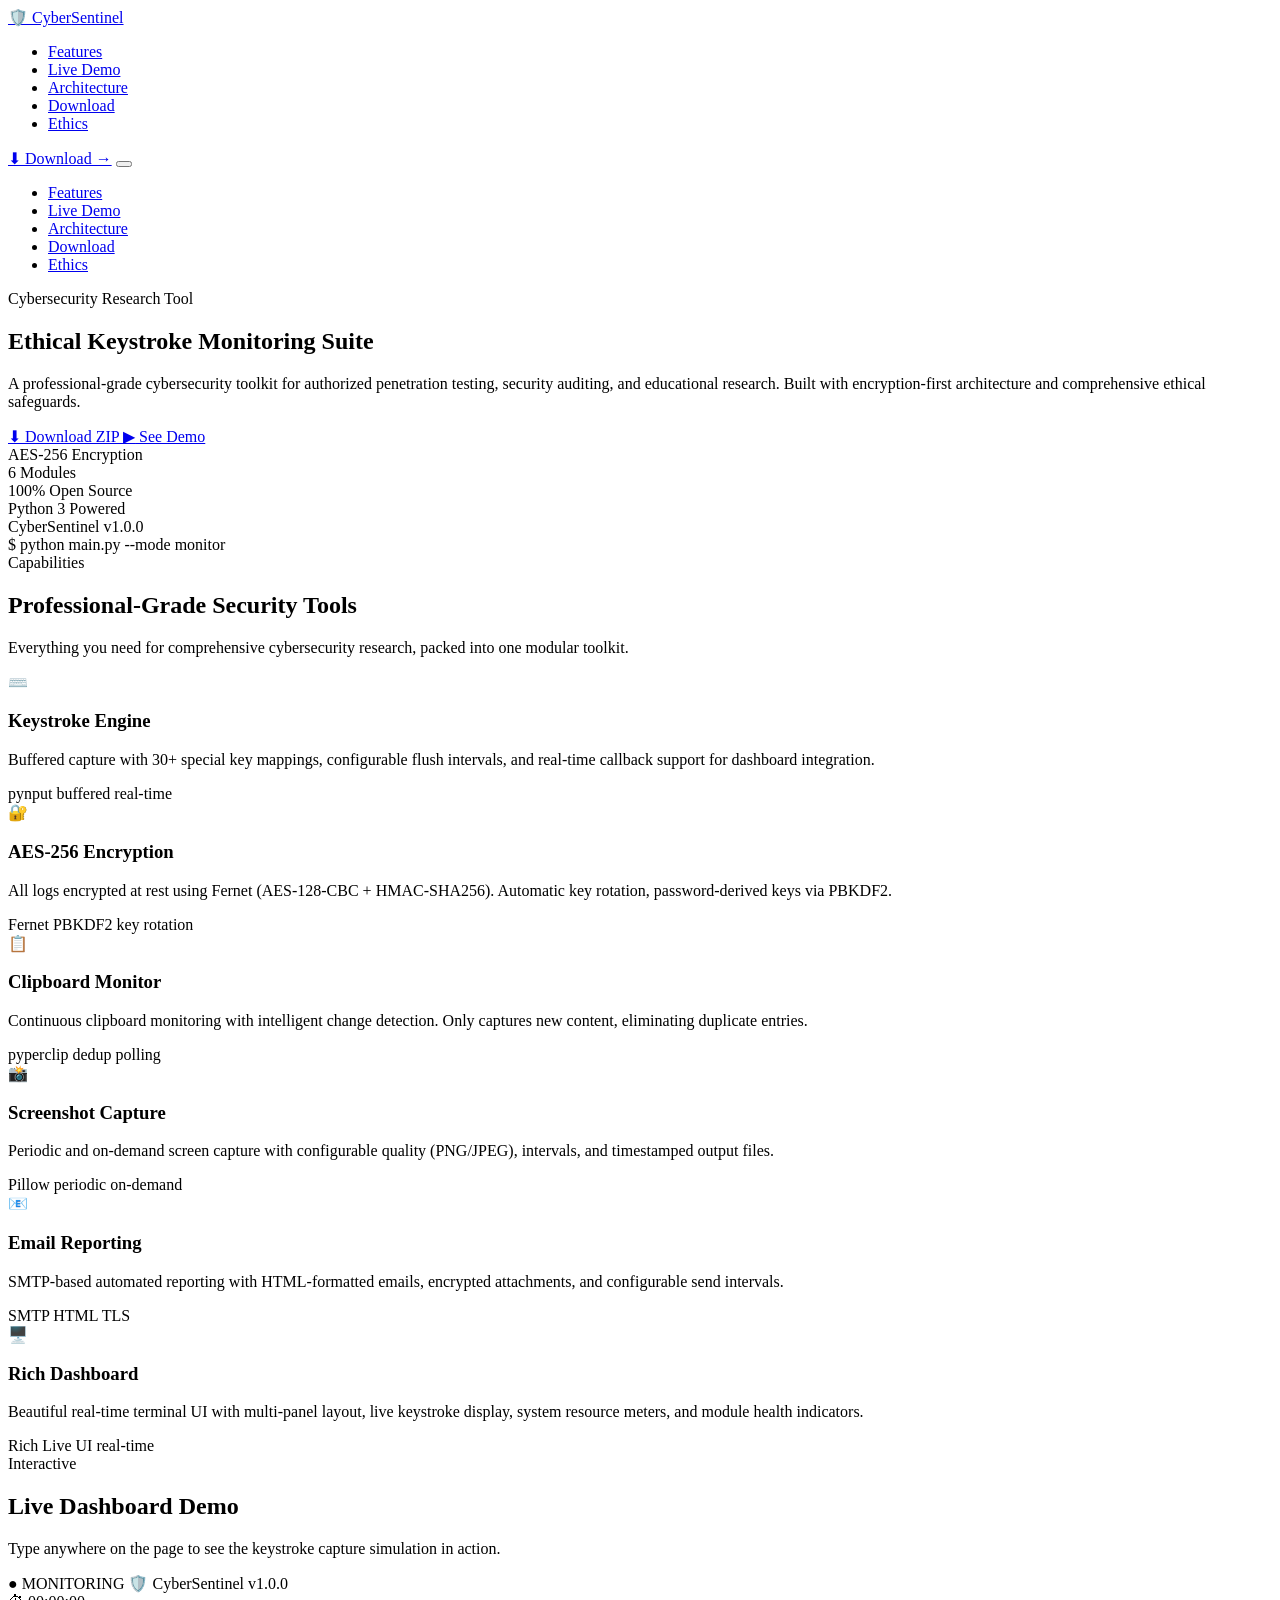
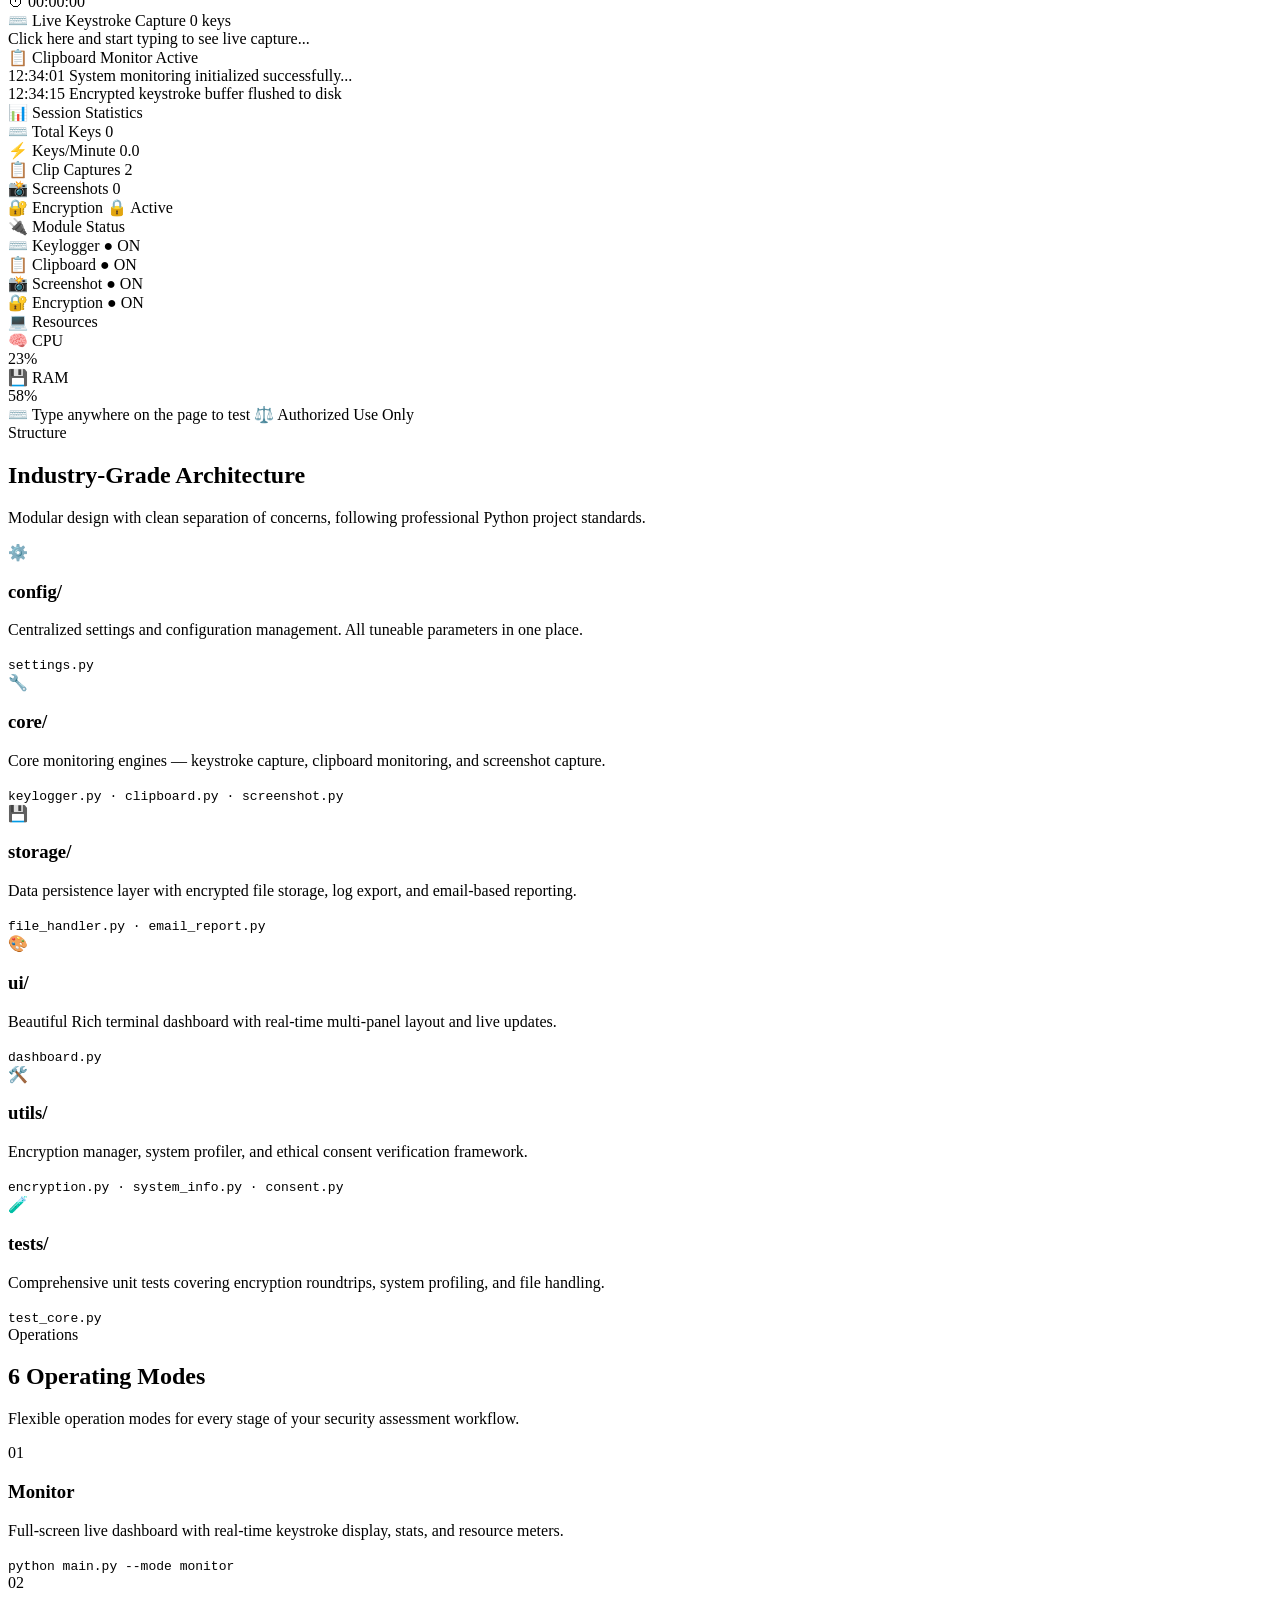
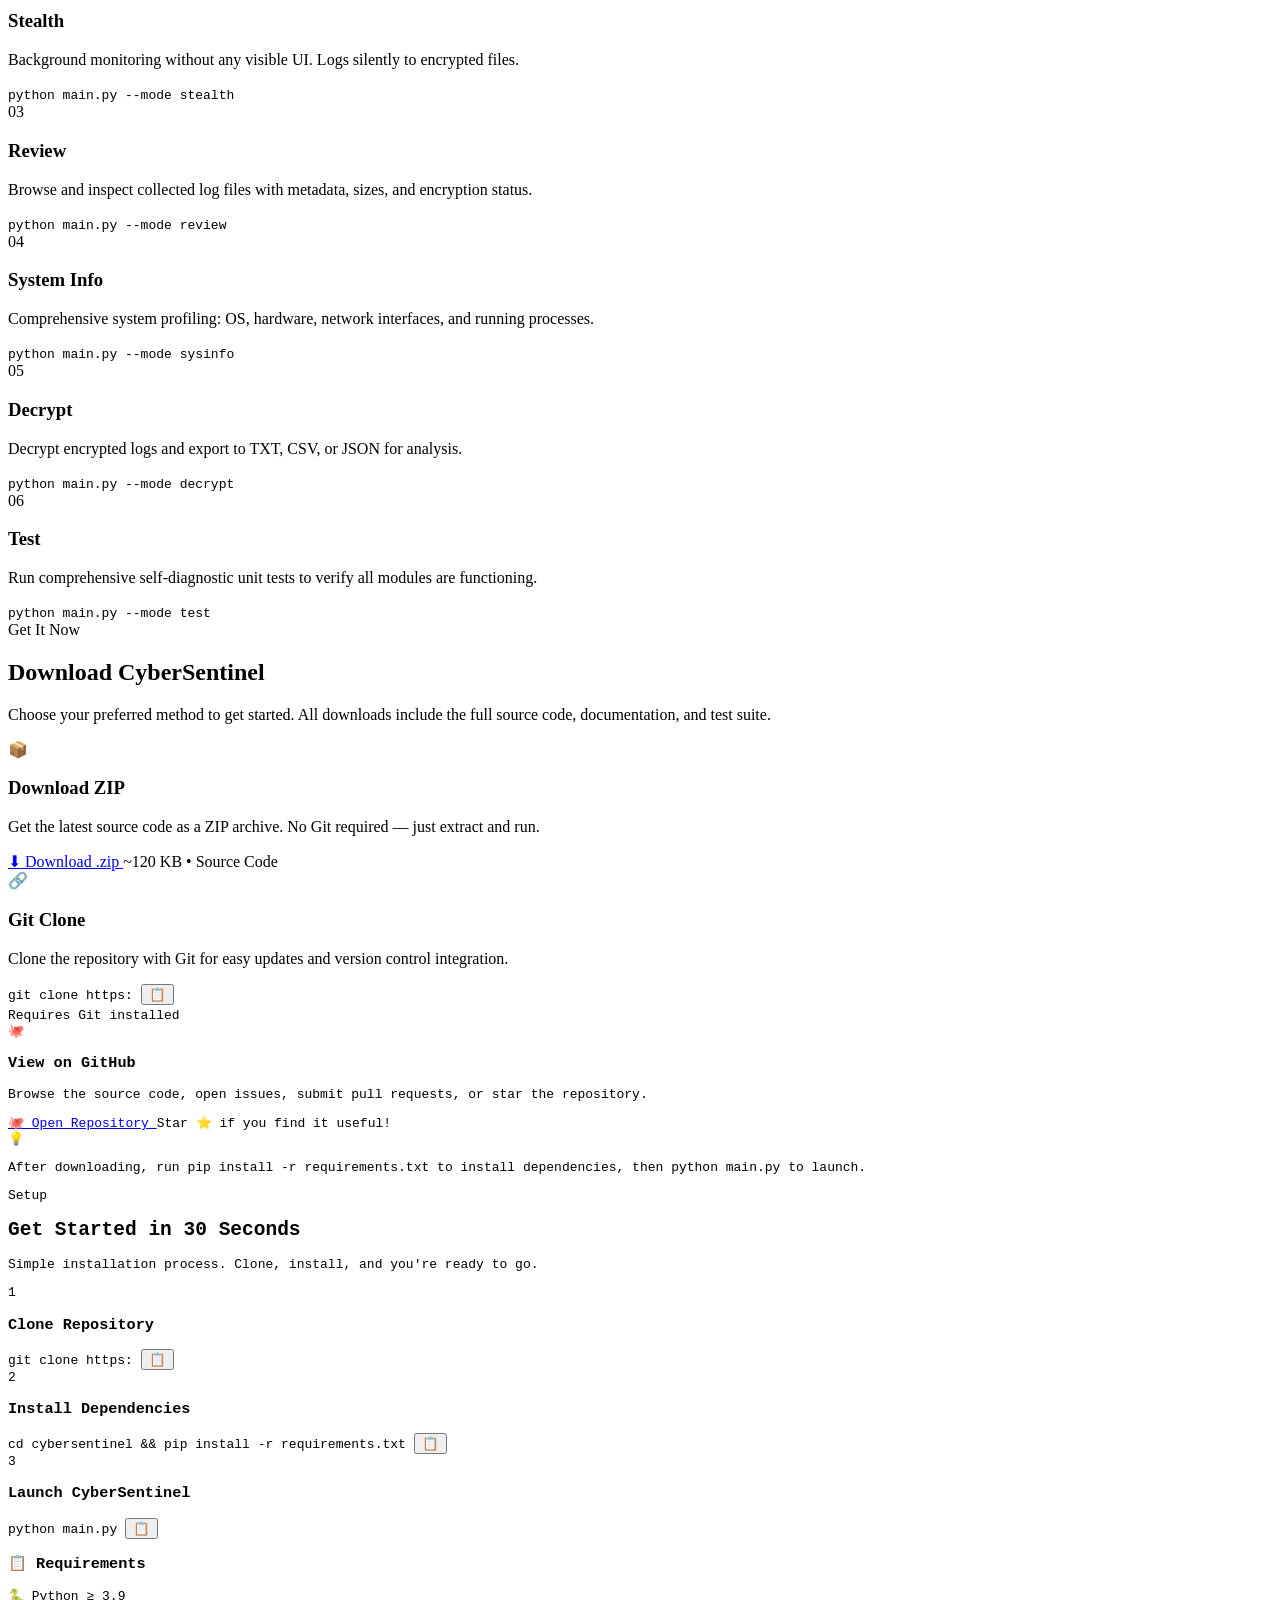
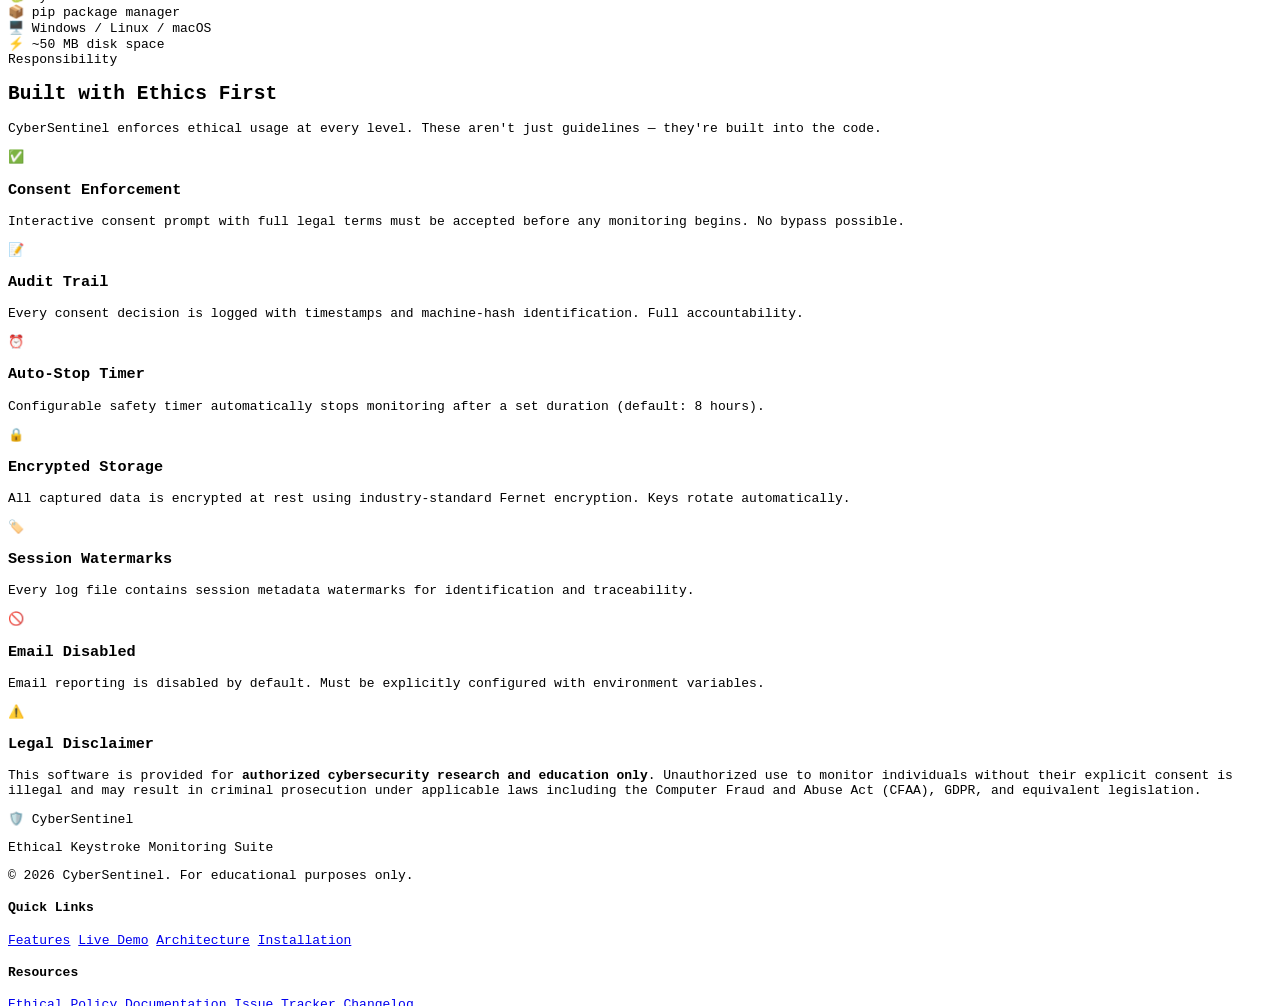
==== commit ea25ca7a: "refactor : cleaning the codes" ====
--- a/docs/index.html
+++ b/docs/index.html
@@ -7,24 +7,24 @@
     <meta name="keywords" content="cybersecurity, keylogger, ethical hacking, penetration testing, security research, monitoring">
     <meta name="author" content="CyberSecurity Research Team">
     <title>CyberSentinel — Ethical Keystroke Monitoring Suite</title>
-    <link rel="preconnect" href="https://fonts.googleapis.com">
-    <link rel="preconnect" href="https://fonts.gstatic.com" crossorigin>
-    <link href="https://fonts.googleapis.com/css2?family=JetBrains+Mono:wght@300;400;500;700&family=Inter:wght@300;400;500;600;700;800;900&display=swap" rel="stylesheet">
+    <link rel="preconnect" href="https:
+    <link rel="preconnect" href="https:
+    <link href="https:
     <link rel="stylesheet" href="css/style.css">
-    <link rel="icon" href="data:image/svg+xml,<svg xmlns=%22http://www.w3.org/2000/svg%22 viewBox=%220 0 100 100%22><text y=%22.9em%22 font-size=%2290%22>🛡️</text></svg>">
+    <link rel="icon" href="data:image/svg+xml,<svg xmlns=%22http:
 </head>
 <body>
-    <!-- ═══════════════════════════════════════════ -->
-    <!--  ANIMATED BACKGROUND                       -->
-    <!-- ═══════════════════════════════════════════ -->
+    
+    
+    
     <div class="bg-grid"></div>
     <div class="bg-glow bg-glow--1"></div>
     <div class="bg-glow bg-glow--2"></div>
     <div class="bg-glow bg-glow--3"></div>
 
-    <!-- ═══════════════════════════════════════════ -->
-    <!--  NAVIGATION                                -->
-    <!-- ═══════════════════════════════════════════ -->
+    
+    
+    
     <nav class="nav" id="nav">
         <div class="nav__container">
             <a href="#hero" class="nav__logo">
@@ -45,9 +45,9 @@
         </div>
     </nav>
 
-    <!-- ═══════════════════════════════════════════ -->
-    <!--  MOBILE MENU                               -->
-    <!-- ═══════════════════════════════════════════ -->
+    
+    
+    
     <div class="mobile-menu" id="mobileMenu">
         <ul class="mobile-menu__links">
             <li><a href="#features">Features</a></li>
@@ -58,9 +58,9 @@
         </ul>
     </div>
 
-    <!-- ═══════════════════════════════════════════ -->
-    <!--  HERO SECTION                              -->
-    <!-- ═══════════════════════════════════════════ -->
+    
+    
+    
     <section class="hero" id="hero">
         <div class="hero__content">
             <div class="hero__badge">
@@ -125,9 +125,9 @@
         </div>
     </section>
 
-    <!-- ═══════════════════════════════════════════ -->
-    <!--  FEATURES SECTION                          -->
-    <!-- ═══════════════════════════════════════════ -->
+    
+    
+    
     <section class="features" id="features">
         <div class="container">
             <div class="section-header">
@@ -200,9 +200,9 @@
         </div>
     </section>
 
-    <!-- ═══════════════════════════════════════════ -->
-    <!--  LIVE DEMO SECTION                         -->
-    <!-- ═══════════════════════════════════════════ -->
+    
+    
+    
     <section class="demo" id="demo">
         <div class="container">
             <div class="section-header">
@@ -211,7 +211,7 @@
                 <p class="section-desc">Type anywhere on the page to see the keystroke capture simulation in action.</p>
             </div>
             <div class="demo__dashboard">
-                <!-- Header Bar -->
+                
                 <div class="demo__header">
                     <div class="demo__header-left">
                         <span class="demo__status demo__status--active">● MONITORING</span>
@@ -224,9 +224,9 @@
                 </div>
 
                 <div class="demo__body">
-                    <!-- Left Column -->
+                    
                     <div class="demo__left">
-                        <!-- Keystroke Panel -->
+                        
                         <div class="demo__panel demo__panel--keystrokes">
                             <div class="demo__panel-header">
                                 <span>⌨️ Live Keystroke Capture</span>
@@ -236,7 +236,7 @@
                                 <span class="demo__placeholder">Click here and start typing to see live capture...</span>
                             </div>
                         </div>
-                        <!-- Clipboard Panel -->
+                        
                         <div class="demo__panel demo__panel--clipboard">
                             <div class="demo__panel-header">
                                 <span>📋 Clipboard Monitor</span>
@@ -255,9 +255,9 @@
                         </div>
                     </div>
 
-                    <!-- Right Column -->
+                    
                     <div class="demo__right">
-                        <!-- Stats Panel -->
+                        
                         <div class="demo__panel demo__panel--stats">
                             <div class="demo__panel-header">
                                 <span>📊 Session Statistics</span>
@@ -285,7 +285,7 @@
                                 </div>
                             </div>
                         </div>
-                        <!-- Module Status -->
+                        
                         <div class="demo__panel demo__panel--modules">
                             <div class="demo__panel-header">
                                 <span>🔌 Module Status</span>
@@ -309,7 +309,7 @@
                                 </div>
                             </div>
                         </div>
-                        <!-- System Resources -->
+                        
                         <div class="demo__panel demo__panel--system">
                             <div class="demo__panel-header">
                                 <span>💻 Resources</span>
@@ -334,7 +334,7 @@
                     </div>
                 </div>
 
-                <!-- Footer -->
+                
                 <div class="demo__footer">
                     <span>⌨️ Type anywhere on the page to test</span>
                     <span>⚖️ Authorized Use Only</span>
@@ -343,9 +343,9 @@
         </div>
     </section>
 
-    <!-- ═══════════════════════════════════════════ -->
-    <!--  ARCHITECTURE SECTION                      -->
-    <!-- ═══════════════════════════════════════════ -->
+    
+    
+    
     <section class="architecture" id="architecture">
         <div class="container">
             <div class="section-header">
@@ -394,9 +394,9 @@
         </div>
     </section>
 
-    <!-- ═══════════════════════════════════════════ -->
-    <!--  MODES SECTION                             -->
-    <!-- ═══════════════════════════════════════════ -->
+    
+    
+    
     <section class="modes" id="modes">
         <div class="container">
             <div class="section-header">
@@ -445,9 +445,9 @@
         </div>
     </section>
 
-    <!-- ═══════════════════════════════════════════ -->
-    <!--  DOWNLOAD SECTION                          -->
-    <!-- ═══════════════════════════════════════════ -->
+    
+    
+    
     <section class="download" id="download">
         <div class="container">
             <div class="section-header">
@@ -456,7 +456,7 @@
                 <p class="section-desc">Choose your preferred method to get started. All downloads include the full source code, documentation, and test suite.</p>
             </div>
             <div class="download__grid">
-                <!-- ZIP Download -->
+                
                 <div class="download__card download__card--primary">
                     <div class="download__card-glow"></div>
                     <div class="download__card-icon">📦</div>
@@ -468,18 +468,18 @@
                     </a>
                     <span class="download__card-size">~120 KB • Source Code</span>
                 </div>
-                <!-- Git Clone -->
+                
                 <div class="download__card">
                     <div class="download__card-icon">🔗</div>
                     <h3>Git Clone</h3>
                     <p>Clone the repository with Git for easy updates and version control integration.</p>
                     <div class="download__code-block">
-                        <code id="cloneCmd">git clone https://github.com/yourusername/cybersentinel.git</code>
+                        <code id="cloneCmd">git clone https:
                         <button class="install__copy-btn" onclick="copyCode(this)" aria-label="Copy command">📋</button>
                     </div>
                     <span class="download__card-size">Requires Git installed</span>
                 </div>
-                <!-- GitHub -->
+                
                 <div class="download__card">
                     <div class="download__card-icon">🐙</div>
                     <h3>View on GitHub</h3>
@@ -498,9 +498,9 @@
         </div>
     </section>
 
-    <!-- ═══════════════════════════════════════════ -->
-    <!--  INSTALL SECTION                           -->
-    <!-- ═══════════════════════════════════════════ -->
+    
+    
+    
     <section class="install" id="install">
         <div class="container">
             <div class="section-header">
@@ -514,7 +514,7 @@
                     <div class="install__step-content">
                         <h3>Clone Repository</h3>
                         <div class="install__code-block">
-                            <code>git clone https://github.com/yourusername/cybersentinel.git</code>
+                            <code>git clone https:
                             <button class="install__copy-btn" onclick="copyCode(this)" aria-label="Copy command">📋</button>
                         </div>
                     </div>
@@ -564,9 +564,9 @@
         </div>
     </section>
 
-    <!-- ═══════════════════════════════════════════ -->
-    <!--  ETHICAL USE SECTION                       -->
-    <!-- ═══════════════════════════════════════════ -->
+    
+    
+    
     <section class="ethical" id="ethical">
         <div class="container">
             <div class="section-header">
@@ -616,9 +616,9 @@
         </div>
     </section>
 
-    <!-- ═══════════════════════════════════════════ -->
-    <!--  FOOTER                                    -->
-    <!-- ═══════════════════════════════════════════ -->
+    
+    
+    
     <footer class="footer">
         <div class="container">
             <div class="footer__content">
--- a/docs/css/style.css
+++ b/docs/css/style.css
@@ -1,10 +1,7 @@
-/* ════════════════════════════════════════════════════
-   CyberSentinel — Design System & Styles
-   ════════════════════════════════════════════════════ */
-
-/* ─── CSS Variables / Tokens ─── */
+
+
 :root {
-    /* Colors */
+    
     --bg-primary: #06060e;
     --bg-secondary: #0c0c1d;
     --bg-card: #0f0f23;
@@ -27,11 +24,11 @@
     --border: rgba(255, 255, 255, 0.06);
     --border-accent: rgba(0, 212, 255, 0.2);
 
-    /* Typography */
+    
     --font-sans: 'Inter', -apple-system, BlinkMacSystemFont, sans-serif;
     --font-mono: 'JetBrains Mono', 'Fira Code', monospace;
 
-    /* Spacing */
+    
     --space-xs: 0.25rem;
     --space-sm: 0.5rem;
     --space-md: 1rem;
@@ -41,26 +38,25 @@
     --space-3xl: 4rem;
     --space-4xl: 6rem;
 
-    /* Radius */
+    
     --radius-sm: 6px;
     --radius-md: 10px;
     --radius-lg: 16px;
     --radius-xl: 24px;
     --radius-full: 999px;
 
-    /* Transitions */
+    
     --transition-fast: 0.15s ease;
     --transition-normal: 0.3s ease;
     --transition-slow: 0.5s ease;
 
-    /* Z-index */
+    
     --z-bg: -1;
     --z-base: 1;
     --z-nav: 100;
     --z-overlay: 200;
 }
 
-/* ─── Reset & Base ─── */
 *,
 *::before,
 *::after {
@@ -122,7 +118,6 @@
     background-clip: text;
 }
 
-/* ─── Animated Background ─── */
 .bg-grid {
     position: fixed;
     inset: 0;
@@ -177,7 +172,6 @@
     66% { transform: translate(-20px, 15px) scale(0.95); }
 }
 
-/* ─── Navigation ─── */
 .nav {
     position: fixed;
     top: 0;
@@ -298,7 +292,6 @@
 .nav__hamburger.active span:nth-child(2) { opacity: 0; }
 .nav__hamburger.active span:nth-child(3) { transform: rotate(-45deg) translate(5px, -5px); }
 
-/* Mobile Menu */
 .mobile-menu {
     display: none;
     position: fixed;
@@ -335,7 +328,6 @@
     border-bottom: 1px solid var(--border);
 }
 
-/* ─── Hero Section ─── */
 .hero {
     min-height: 100vh;
     display: flex;
@@ -445,7 +437,6 @@
     background: var(--border);
 }
 
-/* Terminal in Hero */
 .hero__terminal {
     position: absolute;
     right: 0;
@@ -522,7 +513,6 @@
 .terminal__line--warning { color: var(--warning); }
 .terminal__line--dim { color: var(--text-dim); }
 
-/* ─── Buttons ─── */
 .btn {
     display: inline-flex;
     align-items: center;
@@ -566,7 +556,6 @@
     font-size: 1rem;
 }
 
-/* ─── Section Shared ─── */
 section {
     padding: var(--space-4xl) 0;
 }
@@ -604,7 +593,6 @@
     line-height: 1.7;
 }
 
-/* ─── Features Grid ─── */
 .features {
     background: var(--bg-secondary);
     position: relative;
@@ -698,7 +686,6 @@
     border: 1px solid rgba(0, 212, 255, 0.12);
 }
 
-/* ─── Demo Dashboard ─── */
 .demo {
     background: var(--bg-primary);
 }
@@ -829,7 +816,6 @@
     font-style: italic;
 }
 
-/* Keystroke styling in demo */
 .key-char {
     color: var(--tertiary);
     font-weight: 500;
@@ -854,7 +840,6 @@
     color: var(--error);
 }
 
-/* Clipboard entries */
 .demo__clip-entry {
     display: flex;
     gap: var(--space-md);
@@ -875,7 +860,6 @@
     color: var(--text-secondary);
 }
 
-/* Stats */
 .demo__stat-row {
     display: flex;
     justify-content: space-between;
@@ -893,7 +877,6 @@
     color: var(--tertiary);
 }
 
-/* Module status */
 .demo__module-row {
     display: flex;
     justify-content: space-between;
@@ -914,7 +897,6 @@
     color: var(--error);
 }
 
-/* Resource bars */
 .demo__resource-row {
     display: flex;
     align-items: center;
@@ -960,7 +942,6 @@
     color: var(--text-dim);
 }
 
-/* ─── Architecture ─── */
 .architecture {
     background: var(--bg-secondary);
     position: relative;
@@ -1022,7 +1003,6 @@
     padding: 0.3rem 0.6rem;
 }
 
-/* ─── Download Section ─── */
 .download {
     background: var(--bg-primary);
     position: relative;
@@ -1157,7 +1137,6 @@
     font-size: 0.8rem;
 }
 
-/* ─── Modes ─── */
 .modes {
     background: var(--bg-primary);
 }
@@ -1216,7 +1195,6 @@
     border-radius: var(--radius-sm);
 }
 
-/* ─── Install ─── */
 .install {
     background: var(--bg-secondary);
     position: relative;
@@ -1334,7 +1312,6 @@
     font-size: 1.5rem;
 }
 
-/* ─── Ethical Section ─── */
 .ethical {
     background: var(--bg-primary);
 }
@@ -1403,7 +1380,6 @@
     line-height: 1.6;
 }
 
-/* ─── Footer ─── */
 .footer {
     padding: var(--space-3xl) 0;
     border-top: 1px solid var(--border);
@@ -1453,7 +1429,6 @@
     color: var(--accent);
 }
 
-/* ─── Animations ─── */
 @keyframes fadeInUp {
     from { opacity: 0; transform: translateY(20px); }
     to { opacity: 1; transform: translateY(0); }
@@ -1464,7 +1439,6 @@
     to { opacity: 1; transform: translate(0, -50%); }
 }
 
-/* ─── Responsive ─── */
 @media (max-width: 1024px) {
     .hero {
         flex-direction: column;
@@ -1555,7 +1529,6 @@
     }
 }
 
-/* ─── Scrollbar ─── */
 ::-webkit-scrollbar {
     width: 6px;
 }
